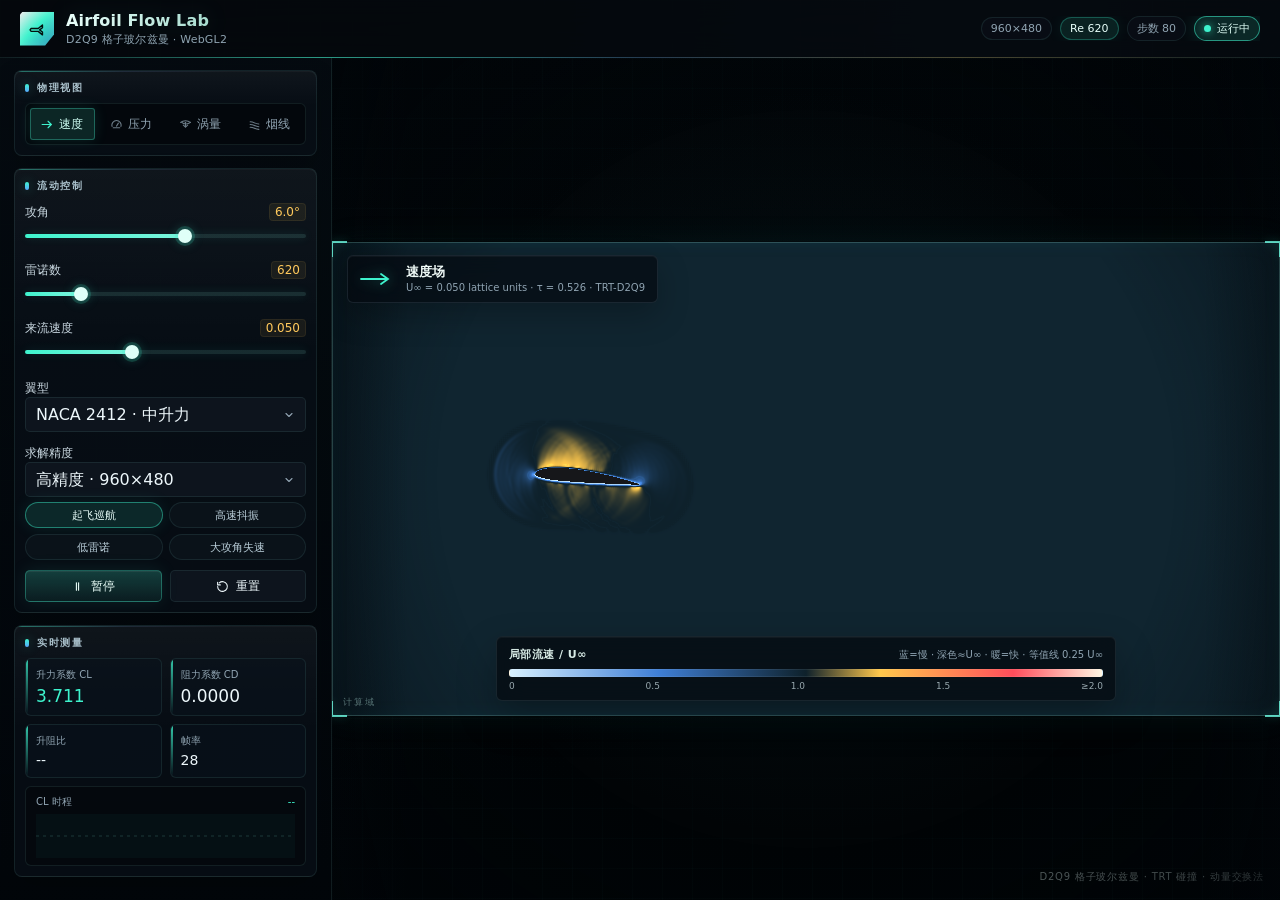
==== airfoil-fluid-sim/index.html @ 784eaad6 "新增翼型流体实验室与光之画布作品" ====
<!doctype html>
<html lang="zh-CN">
<head>
<meta charset="utf-8">
<meta name="viewport" content="width=device-width,initial-scale=1">
<title>Airfoil Flow Lab · 翼型流体仿真</title>
<style>
  :root {
    --bg: #04070b;
    --panel: rgba(8, 15, 22, .78);
    --panel-soft: rgba(10, 20, 28, .58);
    --line: rgba(133, 225, 218, .10);
    --line-strong: rgba(133, 235, 218, .30);
    --text: #edf7fb;
    --muted: #90a4b2;
    --accent: #3ef3cd;
    --accent-2: #ffc95c;
    --accent-3: #6ba8ff;
    --danger: #ff6b6b;
    --panel-radius: 8px;
  }
  * { box-sizing: border-box; }
  html, body { height: 100%; }
  body {
    margin: 0;
    background:
      linear-gradient(rgba(94, 255, 230, .022) 1px, transparent 1px),
      linear-gradient(90deg, rgba(94, 255, 230, .022) 1px, transparent 1px),
      radial-gradient(circle at 78% 0, rgba(38, 118, 150, .16), transparent 34%),
      linear-gradient(160deg, #03060a 0%, #060e15 48%, #03060a 100%);
    background-size: 32px 32px, 32px 32px, auto, auto;
    color: var(--text);
    font-family: Inter, "HarmonyOS Sans SC", "Microsoft YaHei", "PingFang SC", system-ui, sans-serif;
    overflow: hidden;
  }
  #app {
    height: 100%;
    display: grid;
    grid-template-rows: 58px minmax(0, 1fr);
  }
  header {
    min-width: 0;
    display: flex;
    align-items: center;
    justify-content: space-between;
    gap: 14px;
    padding: 0 20px;
    background: rgba(5, 8, 13, .88);
    border-bottom: 1px solid var(--line);
    backdrop-filter: blur(18px);
    position: relative;
  }
  header::after {
    content: "";
    position: absolute;
    left: 0; right: 0; bottom: -1px; height: 1px;
    background: linear-gradient(90deg, transparent, rgba(62,243,205,.58), rgba(108,168,255,.22), rgba(255,201,92,.24), transparent);
  }
  .brand { display: flex; align-items: center; gap: 12px; min-width: 0; }
  .brand-mark {
    width: 34px; height: 34px; flex: none;
    display: grid; place-items: center;
    color: #02110f;
    background: linear-gradient(135deg, rgba(255,255,255,.92), var(--accent) 45%, #2494b8);
    clip-path: polygon(8% 0, 100% 0, 100% 68%, 74% 100%, 0 100%, 0 9%);
    box-shadow: 0 0 22px rgba(62,243,205,.25), inset 0 0 12px rgba(255,255,255,.18);
  }
  .brand-mark svg { width: 17px; height: 17px; }
  h1 {
    font-size: 16px;
    margin: 0;
    letter-spacing: .01em;
    white-space: nowrap;
    background: linear-gradient(90deg, #eafffb, #9fd8ca);
    -webkit-background-clip: text;
    background-clip: text;
    -webkit-text-fill-color: transparent;
    filter: drop-shadow(0 0 12px rgba(62,243,205,.15));
  }
  .sub {
    margin: 2px 0 0;
    font-size: 11px;
    color: var(--muted);
    letter-spacing: .02em;
    white-space: nowrap;
  }
  .status {
    display: flex; align-items: center; gap: 8px;
    min-width: 0; overflow: hidden;
  }
  .status-chip {
    border: 1px solid var(--line);
    background: rgba(10, 16, 23, .74);
    color: var(--muted);
    padding: 4px 9px;
    border-radius: 999px;
    font-size: 11px;
    white-space: nowrap;
    font-variant-numeric: tabular-nums;
  }
  #reChip {
    color: #e8fffa;
    border-color: rgba(62,243,205,.26);
    background: rgba(62,243,205,.10);
    box-shadow: 0 0 16px rgba(62,243,205,.07);
  }
  #runningChip.active {
    color: #dffff7;
    border-color: rgba(62,243,205,.55);
    background: rgba(62,243,205,.13);
    box-shadow: 0 0 18px rgba(62,243,205,.16);
  }
  #runningChip { display: inline-flex; align-items: center; gap: 6px; }
  #runningChip .dot {
    width: 7px; height: 7px; border-radius: 50%;
    background: var(--accent);
    box-shadow: 0 0 8px rgba(62,243,205,.8);
  }
  #runningChip.active .dot { animation: dot-pulse 1.6s ease-in-out infinite; }
  #runningChip:not(.active) .dot {
    background: var(--danger);
    box-shadow: 0 0 8px rgba(255,107,107,.7);
  }
  @keyframes dot-pulse {
    0%, 100% { opacity: .45; }
    50% { opacity: 1; }
  }
  main {
    min-height: 0;
    display: grid;
    grid-template-columns: 332px minmax(0, 1fr);
  }
  aside {
    min-height: 0;
    overflow: auto;
    background: linear-gradient(180deg, rgba(5,11,16,.94), rgba(2,6,10,.98));
    border-right: 1px solid var(--line);
    padding: 12px 14px 18px;
    scrollbar-width: thin;
    scrollbar-color: #2c3d47 transparent;
  }
  aside::-webkit-scrollbar { width: 6px; }
  aside::-webkit-scrollbar-thumb { background: #2c3d47; border-radius: 3px; }
  section {
    padding: 10px;
    background:
      linear-gradient(180deg, rgba(255,255,255,.035), rgba(255,255,255,0) 42%),
      var(--panel);
    border: 1px solid var(--line);
    border-radius: var(--panel-radius);
    box-shadow: 0 12px 28px rgba(0,0,0,.18), inset 0 1px 0 rgba(255,255,255,.035);
    position: relative;
    overflow: hidden;
  }
  section + section { margin-top: 12px; }
  section::before {
    content: "";
    position: absolute;
    left: 0; right: 0; top: 0;
    height: 1px;
    background: linear-gradient(90deg, rgba(62,243,205,.42), rgba(108,168,255,.10), transparent 72%);
  }
  h2 {
    margin: 0 0 8px;
    font-size: 10px;
    color: #a9c0cb;
    font-weight: 700;
    letter-spacing: .16em;
    text-transform: uppercase;
    position: relative;
    padding-left: 12px;
  }
  h2::before {
    content: "";
    position: absolute;
    left: 0; top: 3px; bottom: 3px; width: 4px;
    border-radius: 2px;
    background: linear-gradient(180deg, var(--accent), #58a8ff);
    box-shadow: 0 0 12px rgba(62,243,205,.35);
  }
  .tabs {
    display: grid;
    grid-template-columns: repeat(4, 1fr);
    gap: 4px;
    background: rgba(4, 8, 12, .74);
    padding: 4px;
    border: 1px solid var(--line);
    border-radius: 6px;
  }
  button, select {
    font: inherit;
    color: var(--text);
    background: rgba(15, 23, 32, .82);
    border: 1px solid var(--line);
    border-radius: 5px;
    outline: none;
  }
  button { cursor: pointer; transition: background .18s, border-color .18s, color .18s, box-shadow .18s; }
  button:hover { background: #192932; border-color: var(--line-strong); }
  button:focus-visible, select:focus-visible { box-shadow: 0 0 0 2px rgba(65,224,192,.25); }
  .tab {
    min-height: 32px;
    border: 0;
    background: transparent;
    color: var(--muted);
    font-size: 12px;
    display: flex;
    align-items: center;
    justify-content: center;
    gap: 5px;
    border-radius: 3px;
  }
  .tab svg { width: 13px; height: 13px; opacity: .75; flex: none; }
  .tab.active {
    background: rgba(65,224,192,.14);
    color: #cffff4;
    box-shadow: inset 0 0 0 1px rgba(65,224,192,.35), 0 0 14px rgba(62,243,205,.12);
  }
  .tab.active svg { opacity: 1; color: var(--accent); }
  .control { margin-top: 10px; }
  .label-row { display: flex; align-items: baseline; justify-content: space-between; }
  label { font-size: 12px; color: #c9d8e1; }
  .value {
    font-size: 12px;
    color: var(--accent-2);
    font-variant-numeric: tabular-nums;
    padding: 2px 6px;
    border-radius: 4px;
    background: rgba(255,201,92,.07);
    box-shadow: inset 0 0 0 1px rgba(255,201,92,.08);
  }
  input[type=range] {
    width: 100%;
    height: 22px;
    margin: 4px 0 0;
    appearance: none;
    background: transparent;
  }
  input[type=range]::-webkit-slider-runnable-track {
    height: 4px;
    background: linear-gradient(90deg, var(--accent) 0%, #7cf5dd var(--fill, 50%), rgba(125,235,218,.14) var(--fill, 50%));
    border-radius: 2px;
    box-shadow: 0 0 10px rgba(62,243,205,.12);
  }
  input[type=range]::-webkit-slider-thumb {
    width: 14px; height: 14px;
    margin-top: -5px;
    appearance: none;
    border: 0;
    border-radius: 50%;
    background: #dffff8;
    box-shadow: 0 0 0 3px rgba(65,224,192,.18), 0 0 12px rgba(65,224,192,.35);
    transition: transform .15s;
  }
  input[type=range]:hover::-webkit-slider-thumb { transform: scale(1.12); }
  input[type=range]::-moz-range-track {
    height: 4px;
    background: rgba(125,235,218,.14);
    border-radius: 2px;
  }
  input[type=range]::-moz-range-progress {
    height: 4px;
    background: linear-gradient(90deg, var(--accent), #7cf5dd);
    border-radius: 2px;
  }
  input[type=range]::-moz-range-thumb {
    width: 14px; height: 14px; border: 0; border-radius: 50%;
    background: #eafffb; box-shadow: 0 0 0 3px rgba(65,224,192,.22), 0 0 12px rgba(65,224,192,.45);
  }
  .field { margin-top: 10px; }
  select {
    width: 100%;
    height: auto;
    min-height: 34px;
    line-height: 1.2;
    padding: 7px 30px 7px 10px;
    appearance: none;
    background-image: url("data:image/svg+xml;utf8,<svg xmlns='http://www.w3.org/2000/svg' width='12' height='12' viewBox='0 0 24 24' fill='none' stroke='%2390a4b2' stroke-width='2.2' stroke-linecap='round' stroke-linejoin='round'><path d='m6 9 6 6 6-6'/></svg>");
    background-repeat: no-repeat;
    background-position: right 10px center;
  }
  select:hover { border-color: var(--line-strong); }
  .actions { display: grid; grid-template-columns: 1fr 1fr; gap: 8px; margin-top: 10px; }
  .btn {
    height: 32px;
    font-size: 12px;
    display: inline-flex;
    align-items: center;
    justify-content: center;
    gap: 7px;
  }
  .btn svg { width: 13px; height: 13px; flex: none; }
  .btn.primary {
    background: linear-gradient(180deg, rgba(65,224,192,.24), rgba(65,224,192,.08));
    border-color: rgba(65,224,192,.34);
    color: #eafff9;
    box-shadow: 0 0 18px rgba(65,224,192,.10), inset 0 1px 0 rgba(255,255,255,.06);
  }
  .btn.primary:hover {
    background: linear-gradient(180deg, rgba(65,224,192,.28), rgba(65,224,192,.14));
  }
  .hidden { display: none !important; }
  .presets {
    display: grid;
    grid-template-columns: 1fr 1fr;
    gap: 6px;
    margin-top: 5px;
  }
  .chip {
    height: 26px;
    font-size: 11px;
    color: #b9cdd8;
    background: rgba(12,20,28,.8);
    border: 1px solid var(--line);
    border-radius: 999px;
  }
  .chip:hover {
    color: #eafffb;
    border-color: rgba(62,243,205,.4);
    background: rgba(62,243,205,.08);
  }
  .chip.active {
    color: #eafffb;
    border-color: rgba(62,243,205,.44);
    background: rgba(62,243,205,.12);
    box-shadow: 0 0 16px rgba(62,243,205,.10);
  }
  #clValue { color: var(--accent); }
  .chart-box {
    margin-top: 8px;
    background: rgba(4,8,12,.6);
    border: 1px solid var(--line);
    border-radius: 6px;
    padding: 8px 10px 7px;
  }
  .chart-head {
    display: flex;
    justify-content: space-between;
    align-items: baseline;
    font-size: 10px;
    color: var(--muted);
    margin-bottom: 5px;
  }
  .chart-head #clRange { color: var(--accent); font-variant-numeric: tabular-nums; }
  #clChart { display: block; width: 100%; height: 44px; }
  .metrics {
    display: grid;
    grid-template-columns: 1fr 1fr;
    gap: 8px;
  }
  .metric {
    padding: 9px 10px;
    background: var(--panel-soft);
    border: 1px solid var(--line);
    border-radius: 6px;
    min-width: 0;
    position: relative;
    overflow: hidden;
  }
  .metric::before {
    content: "";
    position: absolute;
    left: 0;
    top: 0;
    bottom: 0;
    width: 2px;
    background: linear-gradient(180deg, var(--accent), transparent);
    opacity: .8;
  }
  .metric-name { font-size: 10px; color: var(--muted); }
  .metric-value {
    margin-top: 4px;
    font-size: 17px;
    font-variant-numeric: tabular-nums;
    letter-spacing: 0;
  }
  .metric-value.small { font-size: 14px; }
  .warn { color: var(--danger); font-size: 11px; margin-top: 8px; display: none; }
  .warn.visible { display: block; }
  .warn.visible {
    padding: 8px 10px;
    border: 1px solid rgba(255,107,107,.22);
    background: rgba(255,107,107,.07);
    border-radius: 4px;
  }
  .stage {
    position: relative;
    min-width: 0;
    min-height: 0;
    background:
      radial-gradient(circle at 50% 48%, rgba(20,80,94,.14), transparent 58%),
      linear-gradient(160deg, #020609, #010406 68%);
    overflow: hidden;
  }
  .stage::before {
    content: "";
    position: absolute;
    inset: 0;
    background:
      linear-gradient(rgba(88,244,225,.024) 1px, transparent 1px),
      linear-gradient(90deg, rgba(88,244,225,.024) 1px, transparent 1px);
    background-size: 30px 30px;
    mask-image: radial-gradient(circle at 50% 48%, transparent 30%, #000 76%);
    z-index: 0;
  }
  #glcanvas { position: absolute; inset: 0; width: 100%; height: 100%; display: block; z-index: 1; cursor: crosshair; }
  .stage::after {
    content: "";
    position: absolute;
    inset: 0;
    pointer-events: none;
    background:
      radial-gradient(circle at 50% 50%, transparent 58%, rgba(0,4,8,.52) 100%),
      linear-gradient(90deg, rgba(2,7,11,.42), transparent 8%, transparent 92%, rgba(2,7,11,.32));
    z-index: 2;
  }
  .sim-frame {
    position: absolute;
    z-index: 3;
    border: 1px solid rgba(151, 229, 214, .22);
    border-radius: 2px;
    box-shadow:
      0 0 0 1px rgba(0,0,0,.28),
      0 0 34px rgba(43,188,175,.07),
      inset 0 0 24px rgba(43,188,175,.03);
    pointer-events: none;
  }
  .sim-frame .corner {
    position: absolute;
    width: 16px;
    height: 16px;
    color: rgba(112,255,229,.78);
    filter: drop-shadow(0 0 5px rgba(62,243,205,.35));
  }
  .sim-frame .corner.tl { left: -2px; top: -2px; border-top: 2px solid currentColor; border-left: 2px solid currentColor; }
  .sim-frame .corner.tr { right: -2px; top: -2px; border-top: 2px solid currentColor; border-right: 2px solid currentColor; }
  .sim-frame .corner.bl { left: -2px; bottom: -2px; border-bottom: 2px solid currentColor; border-left: 2px solid currentColor; }
  .sim-frame .corner.br { right: -2px; bottom: -2px; border-bottom: 2px solid currentColor; border-right: 2px solid currentColor; }
  .frame-label {
    position: absolute;
    left: 10px;
    bottom: 6px;
    font-size: 9px;
    color: rgba(174,220,213,.48);
    letter-spacing: .22em;
    white-space: nowrap;
  }
  .stage-hud {
    position: absolute;
    left: 14px;
    top: 12px;
    z-index: 3;
    display: flex;
    align-items: center;
    gap: 12px;
    padding: 9px 12px;
    border: 1px solid rgba(151,187,204,.13);
    background: rgba(4,9,14,.66);
    border-radius: 6px;
    backdrop-filter: blur(14px);
    pointer-events: none;
    box-shadow: 0 12px 32px rgba(0,0,0,.24), inset 0 1px 0 rgba(255,255,255,.04);
  }
  .probe {
    position: absolute;
    right: 14px;
    top: 12px;
    z-index: 3;
    padding: 9px 12px;
    border: 1px solid rgba(151, 187, 204, .13);
    background: rgba(4, 9, 14, .66);
    border-radius: 6px;
    backdrop-filter: blur(14px);
    pointer-events: none;
    display: none;
    font-size: 11px;
    color: #c9d8e1;
    font-variant-numeric: tabular-nums;
    white-space: nowrap;
    box-shadow: 0 12px 32px rgba(0,0,0,.24), inset 0 1px 0 rgba(255,255,255,.04);
  }
  .probe.visible { display: block; }
  .probe b { color: var(--accent-2); font-weight: 600; }
  .flow-arrow {
    width: 34px;
    height: 14px;
    color: var(--accent);
    filter: drop-shadow(0 0 7px rgba(65,224,192,.42));
  }
  .flow-arrow.animating { animation: flow-pulse 1.8s ease-in-out infinite; }
  @keyframes flow-pulse {
    0%, 100% { opacity: .55; transform: translateX(0); }
    50% { opacity: 1; transform: translateX(3px); }
  }
  .hud-main { min-width: 0; }
  .hud-title {
    font-size: 13px;
    font-weight: 700;
    color: #eef9f6;
    line-height: 1.15;
  }
  .hud-meta {
    margin-top: 2px;
    font-size: 10px;
    color: var(--muted);
    white-space: nowrap;
  }
  .legend {
    position: absolute;
    left: 50%;
    bottom: 14px;
    transform: translateX(-50%);
    z-index: 3;
    width: min(620px, calc(100% - 32px));
    padding: 10px 12px 9px;
    border: 1px solid rgba(151,187,204,.12);
    background: rgba(3,8,13,.68);
    border-radius: 6px;
    backdrop-filter: blur(15px);
    box-shadow: 0 16px 38px rgba(0,0,0,.30), inset 0 1px 0 rgba(255,255,255,.04);
    pointer-events: none;
  }
  .legend-top {
    display: flex;
    align-items: baseline;
    justify-content: space-between;
    gap: 12px;
  }
  #legendTitle { font-size: 11px; font-weight: 700; color: #d8ebe6; letter-spacing: .04em; }
  #legendMode { font-size: 10px; color: var(--muted); white-space: nowrap; }
  #legendBar {
    width: 100%;
    height: 8px;
    margin: 7px 0 4px;
    border-radius: 3px;
    border: 1px solid rgba(255,255,255,.07);
  }
  .legend-ticks {
    display: flex;
    justify-content: space-between;
    font-size: 9px;
    color: rgba(211,229,236,.72);
    font-variant-numeric: tabular-nums;
  }
  #err {
    position: absolute; left: 16px; right: 16px; bottom: 16px;
    display: none;
    padding: 10px 12px;
    border: 1px solid rgba(255,107,107,.4);
    background: rgba(35,14,14,.92);
    color: #ffd7d7;
    font-size: 12px;
    border-radius: 4px;
    z-index: 5;
  }
  #err.visible { display: block; }
  .hint {
    position: absolute; right: 16px; bottom: 16px;
    font-size: 10px; color: rgba(214,235,233,.44);
    letter-spacing: .08em;
    pointer-events: none; z-index: 2;
  }
  @media (max-width: 860px) {
    main { grid-template-columns: 1fr; grid-template-rows: auto minmax(0, 1fr); }
    aside {
      border-right: 0;
      border-bottom: 1px solid var(--line);
      max-height: 48vh;
      padding: 12px;
    }
    section + section { margin-top: 12px; }
    .metrics { grid-template-columns: repeat(4, 1fr); }
    .metric-value { font-size: 15px; }
    h1 { font-size: 14px; }
    .sub { display: none; }
    .stage-hud { left: 12px; top: 12px; gap: 9px; padding: 7px 9px; }
    .legend { bottom: 12px; padding: 8px 9px 7px; }
    #clChart { height: 44px; }
  }
  @media (max-width: 540px) {
    #resolutionChip { display: none; }
    .frame-label { display: none; }
    .metrics { grid-template-columns: repeat(2, 1fr); }
    .hint { display: none; }
    .hud-meta { display: none; }
    #legendMode { display: none; }
    #stepChip { display: none; }
    header { padding: 0 12px; }
    .status { gap: 6px; }
    .status-chip { padding: 4px 7px; font-size: 10px; }
  }
</style>
</head>
<body>
<div id="app">
  <header>
    <div class="brand">
      <div class="brand-mark">
        <svg viewBox="0 0 24 24" fill="none" stroke="currentColor" stroke-width="2" stroke-linecap="round" stroke-linejoin="round" aria-hidden="true">
          <path d="M3 12h10l6-5v4l-4 3 4 3v4l-6-5H3l-1.5-2z"></path>
        </svg>
      </div>
      <div>
        <h1>Airfoil Flow Lab</h1>
        <p class="sub">D2Q9 格子玻尔兹曼 · WebGL2</p>
      </div>
    </div>
    <div class="status">
      <div id="resolutionChip" class="status-chip">--</div>
      <div id="reChip" class="status-chip">Re --</div>
      <div id="stepChip" class="status-chip">步数 0</div>
      <div id="runningChip" class="status-chip active"><span class="dot"></span><span>运行中</span></div>
    </div>
  </header>
  <main>
    <aside>
      <section>
        <h2>物理视图</h2>
        <div class="tabs" id="viewTabs">
          <button class="tab active" data-view="0" title="速度场">
            <svg viewBox="0 0 24 24" fill="none" stroke="currentColor" stroke-width="2" stroke-linecap="round" stroke-linejoin="round"><path d="M2 12h17"/><path d="m13 6 6 6-6 6"/></svg>
            <span>速度</span>
          </button>
          <button class="tab" data-view="1" title="压力场">
            <svg viewBox="0 0 24 24" fill="none" stroke="currentColor" stroke-width="2" stroke-linecap="round" stroke-linejoin="round"><path d="M20.2 15.5A8.5 8.5 0 1 0 3.8 15.5"/><path d="M12 15l3.5-5.5"/><path d="M6 18h12"/></svg>
            <span>压力</span>
          </button>
          <button class="tab" data-view="2" title="涡量场">
            <svg viewBox="0 0 24 24" fill="none" stroke="currentColor" stroke-width="2" stroke-linecap="round" stroke-linejoin="round"><path d="M3 8c5-4 13-4 18 0"/><path d="M21 8c-4 4-12 4-16 0"/><path d="M12 8v8"/><path d="m8 13 4 4 4-4"/></svg>
            <span>涡量</span>
          </button>
          <button class="tab" data-view="3" title="被动烟线">
            <svg viewBox="0 0 24 24" fill="none" stroke="currentColor" stroke-width="2" stroke-linecap="round" stroke-linejoin="round"><path d="M4 7c8 0 8 4 16 4"/><path d="M4 12c8 0 8 4 16 4"/><path d="M4 17c8 0 8 4 16 4"/></svg>
            <span>烟线</span>
          </button>
        </div>
      </section>
      <section>
        <h2>流动控制</h2>
        <div class="control">
          <div class="label-row"><label for="aoa">攻角</label><span class="value" id="aoaValue">6.0°</span></div>
          <input id="aoa" type="range" min="-10" max="18" step="0.5" value="6">
        </div>
        <div class="control">
          <div class="label-row"><label for="re">雷诺数</label><span class="value" id="reValue">620</span></div>
          <input id="re" type="range" min="80" max="3000" step="10" value="620">
        </div>
        <div class="control">
          <div class="label-row"><label for="u0">来流速度</label><span class="value" id="u0Value">0.050</span></div>
          <input id="u0" type="range" min="0.020" max="0.100" step="0.001" value="0.050">
        </div>
        <div class="field">
          <label for="airfoil">翼型</label>
          <select id="airfoil">
            <option value="0012">NACA 0012 · 对称</option>
            <option value="2412" selected>NACA 2412 · 中升力</option>
            <option value="4415">NACA 4415 · 高升力</option>
          </select>
        </div>
        <div class="field">
          <label for="quality">求解精度</label>
          <select id="quality">
            <option value="low">快速 · 480×240</option>
            <option value="standard">标准 · 720×360</option>
            <option value="high" selected>高精度 · 960×480</option>
            <option value="ultra">超采样 · 1280×640</option>
            <option value="research">研究级 · 2400×1200 · Re 3000+</option>
          </select>
        </div>
        <div class="presets">
          <button class="chip" data-preset="cruise">起飞巡航</button>
          <button class="chip" data-preset="transient">高速抖振</button>
          <button class="chip" data-preset="lowRe">低雷诺</button>
          <button class="chip" data-preset="stall">大攻角失速</button>
        </div>
        <div class="actions">
          <button id="pauseBtn" class="btn primary">
            <svg viewBox="0 0 24 24" fill="none" stroke="currentColor" stroke-width="2" stroke-linecap="round" stroke-linejoin="round"><path d="M10 5v14"/><path d="M14 5v14"/></svg>
            <span>暂停</span>
          </button>
          <button id="resetBtn" class="btn">
            <svg viewBox="0 0 24 24" fill="none" stroke="currentColor" stroke-width="2" stroke-linecap="round" stroke-linejoin="round"><path d="M3 12a9 9 0 1 0 3-6.7"/><path d="M3 4v5h5"/></svg>
            <span>重置</span>
          </button>
        </div>
        <div id="stabilityWarn" class="warn">当前雷诺数接近稳定性上限，建议提高求解精度。</div>
      </section>
      <section>
        <h2>实时测量</h2>
        <div class="metrics">
          <div class="metric"><div class="metric-name">升力系数 CL</div><div class="metric-value" id="clValue">0.000</div></div>
          <div class="metric"><div class="metric-name">阻力系数 CD</div><div class="metric-value" id="cdValue">0.000</div></div>
          <div class="metric"><div class="metric-name">升阻比</div><div class="metric-value small" id="ldValue">0.0</div></div>
          <div class="metric"><div class="metric-name">帧率</div><div class="metric-value small" id="fpsValue">--</div></div>
        </div>
        <div class="chart-box">
          <div class="chart-head"><span>CL 时程</span><span id="clRange">--</span></div>
          <canvas id="clChart"></canvas>
        </div>
      </section>
    </aside>
    <div class="stage">
      <canvas id="glcanvas"></canvas>
      <div id="simFrame" class="sim-frame">
        <span class="corner tl"></span>
        <span class="corner tr"></span>
        <span class="corner bl"></span>
        <span class="corner br"></span>
        <div class="frame-label">计算域</div>
        <div class="stage-hud">
          <svg class="flow-arrow animating" viewBox="0 0 34 14" fill="none" stroke="currentColor" stroke-width="1.8" stroke-linecap="round" aria-hidden="true">
            <path d="M1 7h26"></path><path d="M21 2l7 5-7 5"></path>
          </svg>
          <div class="hud-main">
            <div class="hud-title" id="hudTitle">速度场</div>
            <div class="hud-meta" id="hudMeta">U∞ = 0.110 lattice units · TRT-D2Q9</div>
          </div>
        </div>
        <div id="probe" class="probe"></div>
        <div class="legend">
          <div class="legend-top">
            <div id="legendTitle">局部流速 / U∞</div>
            <div id="legendMode">等值线间隔 0.25 U∞</div>
          </div>
          <div id="legendBar"></div>
          <div class="legend-ticks">
            <span>0</span><span>0.5</span><span>1.0</span><span>1.5</span><span>≥2.0</span>
          </div>
        </div>
      </div>
      <div id="err"></div>
      <div class="hint">D2Q9 格子玻尔兹曼 · TRT 碰撞 · 动量交换法</div>
    </div>
  </main>
</div>

<script>
"use strict";

const errBox = document.getElementById('err');
function showError(msg) {
  errBox.textContent = msg;
  errBox.classList.add('visible');
  console.error(msg);
}

const canvas = document.getElementById('glcanvas');
const gl = canvas.getContext('webgl2', {
  alpha: false,
  antialias: false,
  depth: false,
  stencil: false,
  powerPreference: 'high-performance',
  preserveDrawingBuffer: false
});

if (!gl) {
  showError('当前浏览器不支持 WebGL2。请使用新版 Chrome / Edge / Firefox 打开。');
  throw new Error('WebGL2 unavailable');
}
if (!gl.getExtension('EXT_color_buffer_float')) {
  showError('当前 WebGL2 实现缺少 EXT_color_buffer_float，无法运行高精度求解器。');
  throw new Error('EXT_color_buffer_float unavailable');
}

const VERT = `#version 300 es
layout(location=0) in vec2 aPos;
out vec2 vUV;
void main() {
  vUV = aPos * 0.5 + 0.5;
  gl_Position = vec4(aPos, 0.0, 1.0);
}`;

const D2Q9 = `#version 300 es
precision highp float;
precision highp int;
precision highp sampler2D;
const vec2 DIR[9] = vec2[9](
  vec2(0.0, 0.0), vec2(1.0, 0.0), vec2(0.0, 1.0),
  vec2(-1.0, 0.0), vec2(0.0, -1.0), vec2(1.0, 1.0),
  vec2(-1.0, 1.0), vec2(-1.0, -1.0), vec2(1.0, -1.0)
);
const float WT[9] = float[9](
  0.4444444444444444, 0.1111111111111111, 0.1111111111111111,
  0.1111111111111111, 0.1111111111111111, 0.02777777777777778,
  0.02777777777777778, 0.02777777777777778, 0.02777777777777778
);
const int OPP[9] = int[9](0, 3, 4, 1, 2, 7, 8, 5, 6);
float equilibrium(float rho, vec2 u, int i) {
  float cu = 3.0 * dot(DIR[i], u);
  return WT[i] * rho * (1.0 + cu + 0.5 * cu * cu - 1.5 * dot(u, u));
}`;

const INIT_FS = D2Q9 + `
uniform sampler2D uMask;
uniform int W;
uniform int H;
uniform float u0;
layout(location=0) out vec4 outA;
layout(location=1) out vec4 outB;
layout(location=2) out vec4 outC;
layout(location=3) out vec4 outAux;
void main() {
  ivec2 p = ivec2(gl_FragCoord.xy);
  bool solid = texelFetch(uMask, p, 0).r > 0.5;
  float rho = 1.0;
  vec2 vel = solid ? vec2(0.0) : vec2(u0, 0.0);
  float f[9];
  for (int i = 0; i < 9; ++i) f[i] = equilibrium(rho, vel, i);
  outA = vec4(f[0], f[1], f[2], f[3]);
  outB = vec4(f[4], f[5], f[6], f[7]);
  outC = vec4(f[8], rho, vel.x, vel.y);
  outAux = vec4(0.0);
}`;

const COLLIDE_FS = D2Q9 + `
uniform sampler2D texA;
uniform sampler2D texB;
uniform sampler2D texC;
uniform sampler2D uMask;
uniform int W;
uniform int H;
uniform float omegaPlus;
uniform float omegaMinus;
uniform float sponge;
uniform float u0;
layout(location=0) out vec4 outA;
layout(location=1) out vec4 outB;
layout(location=2) out vec4 outC;
layout(location=3) out vec4 outAux;

bool solidAt(ivec2 p) {
  if (p.x < 0 || p.y < 0 || p.x >= W || p.y >= H) return false;
  return texelFetch(uMask, p, 0).r > 0.5;
}

void main() {
  ivec2 p = ivec2(gl_FragCoord.xy);
  if (texelFetch(uMask, p, 0).r > 0.5) {
    outA = vec4(0.4444444444444444, 0.1111111111111111, 0.1111111111111111, 0.1111111111111111);
    outB = vec4(0.1111111111111111, 0.02777777777777778, 0.02777777777777778, 0.02777777777777778);
    outC = vec4(0.02777777777777778, 1.0, 0.0, 0.0);
    outAux = vec4(0.0);
    return;
  }

  vec4 a = texelFetch(texA, p, 0);
  vec4 b = texelFetch(texB, p, 0);
  vec4 c = texelFetch(texC, p, 0);
  float f0 = a.r, f1 = a.g, f2 = a.b, f3 = a.a;
  float f4 = b.r, f5 = b.g, f6 = b.b, f7 = b.a;
  float f8 = c.r;
  float rhoRaw = f0 + f1 + f2 + f3 + f4 + f5 + f6 + f7 + f8;
  vec2 vel = vec2(
    f1 - f3 + f5 - f6 - f7 + f8,
    f2 - f4 + f5 + f6 - f7 - f8
  ) / max(1e-6, rhoRaw);
  if (!(rhoRaw > 0.2 && rhoRaw < 4.0) || !(abs(vel.x) < 0.35) || !(abs(vel.y) < 0.35)) {
    vel = vec2(u0, 0.0);
    float rhoSafe = 1.0;
    float s0 = equilibrium(rhoSafe, vel, 0); float s1 = equilibrium(rhoSafe, vel, 1); float s2 = equilibrium(rhoSafe, vel, 2); float s3 = equilibrium(rhoSafe, vel, 3);
    float s4 = equilibrium(rhoSafe, vel, 4); float s5 = equilibrium(rhoSafe, vel, 5); float s6 = equilibrium(rhoSafe, vel, 6); float s7 = equilibrium(rhoSafe, vel, 7); float s8 = equilibrium(rhoSafe, vel, 8);
    outA = vec4(s0, s1, s2, s3);
    outB = vec4(s4, s5, s6, s7);
    outC = vec4(s8, rhoSafe, vel.x, vel.y);
    outAux = vec4(0.0);
    return;
  }
  float rho = max(1e-6, rhoRaw);

  float q0 = equilibrium(rho, vel, 0);
  float q1 = equilibrium(rho, vel, 1);
  float q2 = equilibrium(rho, vel, 2);
  float q3 = equilibrium(rho, vel, 3);
  float q4 = equilibrium(rho, vel, 4);
  float q5 = equilibrium(rho, vel, 5);
  float q6 = equilibrium(rho, vel, 6);
  float q7 = equilibrium(rho, vel, 7);
  float q8 = equilibrium(rho, vel, 8);

  float m13 = 0.5 * (f1 - f3), me13 = 0.5 * (q1 - q3);
  float p13 = 0.5 * (f1 + f3), pe13 = 0.5 * (q1 + q3);
  float m24 = 0.5 * (f2 - f4), me24 = 0.5 * (q2 - q4);
  float p24 = 0.5 * (f2 + f4), pe24 = 0.5 * (q2 + q4);
  float m57 = 0.5 * (f5 - f7), me57 = 0.5 * (q5 - q7);
  float p57 = 0.5 * (f5 + f7), pe57 = 0.5 * (q5 + q7);
  float m68 = 0.5 * (f6 - f8), me68 = 0.5 * (q6 - q8);
  float p68 = 0.5 * (f6 + f8), pe68 = 0.5 * (q6 + q8);

  float post0 = f0 - omegaPlus * (f0 - q0);
  float post1 = f1 - omegaPlus * (p13 - pe13) - omegaMinus * (m13 - me13);
  float post3 = f3 - omegaPlus * (p13 - pe13) + omegaMinus * (m13 - me13);
  float post2 = f2 - omegaPlus * (p24 - pe24) - omegaMinus * (m24 - me24);
  float post4 = f4 - omegaPlus * (p24 - pe24) + omegaMinus * (m24 - me24);
  float post5 = f5 - omegaPlus * (p57 - pe57) - omegaMinus * (m57 - me57);
  float post7 = f7 - omegaPlus * (p57 - pe57) + omegaMinus * (m57 - me57);
  float post6 = f6 - omegaPlus * (p68 - pe68) - omegaMinus * (m68 - me68);
  float post8 = f8 - omegaPlus * (p68 - pe68) + omegaMinus * (m68 - me68);

  float px = float(p.x) / float(W);
  float py = float(p.y) / float(H);
  float edge = min(min(px, 1.0 - px), min(py, 1.0 - py));
  float s = 1.0 - smoothstep(0.0, 0.10, edge);
  if (s > 0.0) {
    float blend = clamp(s * sponge, 0.0, 1.0);
    float e0 = equilibrium(1.0, vec2(u0, 0.0), 0);
    float e1 = equilibrium(1.0, vec2(u0, 0.0), 1);
    float e2 = equilibrium(1.0, vec2(u0, 0.0), 2);
    float e3 = equilibrium(1.0, vec2(u0, 0.0), 3);
    float e4 = equilibrium(1.0, vec2(u0, 0.0), 4);
    float e5 = equilibrium(1.0, vec2(u0, 0.0), 5);
    float e6 = equilibrium(1.0, vec2(u0, 0.0), 6);
    float e7 = equilibrium(1.0, vec2(u0, 0.0), 7);
    float e8 = equilibrium(1.0, vec2(u0, 0.0), 8);
    post0 = mix(post0, e0, blend);
    post1 = mix(post1, e1, blend);
    post2 = mix(post2, e2, blend);
    post3 = mix(post3, e3, blend);
    post4 = mix(post4, e4, blend);
    post5 = mix(post5, e5, blend);
    post6 = mix(post6, e6, blend);
    post7 = mix(post7, e7, blend);
    post8 = mix(post8, e8, blend);
  }

  vec2 force = vec2(0.0);
  if (solidAt(p + ivec2(1, 0))) {
    force += 2.0 * post1 * vec2(1.0, 0.0);
  }
  if (solidAt(p + ivec2(0, 1))) {
    force += 2.0 * post2 * vec2(0.0, 1.0);
  }
  if (solidAt(p + ivec2(-1, 0))) {
    force += 2.0 * post3 * vec2(-1.0, 0.0);
  }
  if (solidAt(p + ivec2(0, -1))) {
    force += 2.0 * post4 * vec2(0.0, -1.0);
  }
  if (solidAt(p + ivec2(1, 1))) {
    force += 2.0 * post5 * vec2(1.0, 1.0);
  }
  if (solidAt(p + ivec2(-1, 1))) {
    force += 2.0 * post6 * vec2(-1.0, 1.0);
  }
  if (solidAt(p + ivec2(-1, -1))) {
    force += 2.0 * post7 * vec2(-1.0, -1.0);
  }
  if (solidAt(p + ivec2(1, -1))) {
    force += 2.0 * post8 * vec2(1.0, -1.0);
  }

  outA = vec4(post0, post1, post2, post3);
  outB = vec4(post4, post5, post6, post7);
  outC = vec4(post8, rho, vel.x, vel.y);
  outAux = vec4(force, vec2(0.0));
}`;

const STREAM_FS = D2Q9 + `
uniform sampler2D texA;
uniform sampler2D texB;
uniform sampler2D texC;
uniform sampler2D uMask;
uniform int W;
uniform int H;
uniform float u0;
layout(location=0) out vec4 outA;
layout(location=1) out vec4 outB;
layout(location=2) out vec4 outC;

bool solidAt(ivec2 p) {
  if (p.x < 0 || p.y < 0 || p.x >= W || p.y >= H) return false;
  return texelFetch(uMask, p, 0).r > 0.5;
}

void main() {
  ivec2 p = ivec2(gl_FragCoord.xy);
  if (texelFetch(uMask, p, 0).r > 0.5) {
    outA = vec4(WT[0], WT[1], WT[2], WT[3]);
    outB = vec4(WT[4], WT[5], WT[6], WT[7]);
    outC = vec4(WT[8], 1.0, 0.0, 0.0);
    return;
  }

  float nf0; float nf1; float nf2; float nf3;
  float nf4; float nf5; float nf6; float nf7; float nf8;
  vec4 a0 = vec4(0.0);
  vec4 b0 = vec4(0.0);
  vec4 c0 = vec4(0.0);
  if (p.x == W - 1) {
    vec4 aO = texelFetch(texA, p - ivec2(1, 0), 0);
    vec4 bO = texelFetch(texB, p - ivec2(1, 0), 0);
    vec4 cO = texelFetch(texC, p - ivec2(1, 0), 0);
    nf0 = aO.r;
    nf1 = aO.g;
    nf2 = aO.b;
    nf3 = aO.a;
    nf4 = bO.r;
    nf5 = bO.g;
    nf6 = bO.b;
    nf7 = bO.a;
    nf8 = cO.r;
  } else if (p.x == 0) {
    nf0 = equilibrium(1.0, vec2(u0, 0.0), 0);
    nf1 = equilibrium(1.0, vec2(u0, 0.0), 1);
    nf2 = equilibrium(1.0, vec2(u0, 0.0), 2);
    nf3 = equilibrium(1.0, vec2(u0, 0.0), 3);
    nf4 = equilibrium(1.0, vec2(u0, 0.0), 4);
    nf5 = equilibrium(1.0, vec2(u0, 0.0), 5);
    nf6 = equilibrium(1.0, vec2(u0, 0.0), 6);
    nf7 = equilibrium(1.0, vec2(u0, 0.0), 7);
    nf8 = equilibrium(1.0, vec2(u0, 0.0), 8);
  } else if (p.y == 0 || p.y == H - 1) {
    ivec2 src = p.y == 0 ? p + ivec2(0, 1) : p - ivec2(0, 1);
    vec4 aO = texelFetch(texA, src, 0);
    vec4 bO = texelFetch(texB, src, 0);
    vec4 cO = texelFetch(texC, src, 0);
    nf0 = aO.r; nf1 = aO.g; nf2 = aO.b; nf3 = aO.a;
    nf4 = bO.r; nf5 = bO.g; nf6 = bO.b; nf7 = bO.a;
    nf8 = cO.r;
  } else {
    a0 = texelFetch(texA, p, 0);
    b0 = texelFetch(texB, p, 0);
    c0 = texelFetch(texC, p, 0);
    vec4 aE = texelFetch(texA, p - ivec2(1, 0), 0);
    vec4 aN = texelFetch(texA, p - ivec2(0, 1), 0);
    vec4 aW = texelFetch(texA, p + ivec2(1, 0), 0);
    vec4 bS = texelFetch(texB, p + ivec2(0, 1), 0);
    vec4 bNE = texelFetch(texB, p - ivec2(1, 1), 0);
    vec4 bNW = texelFetch(texB, p + ivec2(1, 1), 0);
    // Pull-streaming uses source = p - DIR[i]; diagonal labels need this explicitly.
    vec4 bSW = texelFetch(texB, p + ivec2(1, -1), 0);
    vec4 bSE = texelFetch(texB, p - ivec2(1, -1), 0);
    vec4 cSE = texelFetch(texC, p - ivec2(1, -1), 0);
    nf0 = a0.r;
    nf1 = aE.g;
    nf2 = aN.b;
    nf3 = aW.a;
    nf4 = bS.r;
    nf5 = bNE.g;
    nf6 = bSW.b;
    nf7 = bNW.a;
    nf8 = cSE.r;
  }

  if (p.x > 0 && p.y > 0 && p.x < W - 1 && p.y < H - 1) {
    if (solidAt(p + ivec2(1, 0))) nf3 = a0.g;
    if (solidAt(p + ivec2(0, 1))) nf4 = a0.b;
    if (solidAt(p + ivec2(-1, 0))) nf1 = a0.a;
    if (solidAt(p + ivec2(0, -1))) nf2 = b0.r;
    if (solidAt(p + ivec2(1, 1))) nf7 = b0.g;
    if (solidAt(p + ivec2(-1, 1))) nf8 = b0.b;
    if (solidAt(p + ivec2(-1, -1))) nf5 = b0.a;
    if (solidAt(p + ivec2(1, -1))) nf6 = c0.r;
  }

  float rho = max(1e-6, nf0 + nf1 + nf2 + nf3 + nf4 + nf5 + nf6 + nf7 + nf8);
  vec2 vel = vec2(
    nf1 - nf3 + nf5 - nf6 - nf7 + nf8,
    nf2 - nf4 + nf5 + nf6 - nf7 - nf8
  ) / rho;

  outA = vec4(nf0, nf1, nf2, nf3);
  outB = vec4(nf4, nf5, nf6, nf7);
  outC = vec4(nf8, rho, vel.x, vel.y);
}`;

const SMOKE_FS = D2Q9 + `
uniform sampler2D texC;
uniform sampler2D smokeTex;
uniform sampler2D uMask;
uniform int W;
uniform int H;
uniform int frame;
out vec4 fragColor;

vec4 fetchC(ivec2 p) {
  p = clamp(p, ivec2(0), ivec2(W - 1, H - 1));
  return texelFetch(texC, p, 0);
}
vec4 sampleC(vec2 pos) {
  vec2 q = clamp(pos, vec2(0.5), vec2(float(W) - 0.5, float(H) - 0.5));
  ivec2 ip = ivec2(floor(q));
  vec2 t = fract(q);
  vec4 c00 = fetchC(ip);
  vec4 c10 = fetchC(ip + ivec2(1, 0));
  vec4 c01 = fetchC(ip + ivec2(0, 1));
  vec4 c11 = fetchC(ip + ivec2(1, 1));
  return mix(mix(c00, c10, t.x), mix(c01, c11, t.x), t.y);
}
float fetchSmoke(ivec2 p) {
  p = clamp(p, ivec2(0), ivec2(W - 1, H - 1));
  return texelFetch(smokeTex, p, 0).r;
}
float sampleSmoke(vec2 pos) {
  vec2 q = clamp(pos, vec2(0.5), vec2(float(W) - 0.5, float(H) - 0.5));
  ivec2 ip = ivec2(floor(q));
  vec2 t = fract(q);
  float s00 = fetchSmoke(ip);
  float s10 = fetchSmoke(ip + ivec2(1, 0));
  float s01 = fetchSmoke(ip + ivec2(0, 1));
  float s11 = fetchSmoke(ip + ivec2(1, 1));
  return mix(mix(s00, s10, t.x), mix(s01, s11, t.x), t.y);
}

void main() {
  vec2 pos = gl_FragCoord.xy;
  vec4 field = sampleC(pos);
  vec2 vel = field.zw;
  float dye = sampleSmoke(pos - vel) * 0.9993;
  ivec2 ip = ivec2(pos);
  float srcX = float(W) * 0.0667;
  float srcSpacing = max(8.0, float(H) * 0.0896);
  bool source = abs(pos.x - srcX) < 0.75 && mod(float(ip.y), srcSpacing) < 1.15;
  if (source) dye = max(dye, 0.82);
  if (texelFetch(uMask, ip, 0).r > 0.5) dye = 0.0;
  fragColor = vec4(clamp(dye, 0.0, 1.0), 0.0, 0.0, 1.0);
}`;

const DISPLAY_FS = D2Q9 + `
uniform sampler2D texC;
uniform sampler2D smokeTex;
uniform sampler2D uMask;
uniform int W;
uniform int H;
uniform int mode;
uniform float u0;
uniform vec2 canvasSize;
out vec4 fragColor;

vec4 fetchC(ivec2 p) {
  p = clamp(p, ivec2(0), ivec2(W - 1, H - 1));
  return texelFetch(texC, p, 0);
}
vec4 sampleC(vec2 pos) {
  vec2 q = clamp(pos, vec2(0.5), vec2(float(W) - 0.5, float(H) - 0.5));
  ivec2 ip = ivec2(floor(q));
  vec2 t = fract(q);
  vec4 c00 = fetchC(ip);
  vec4 c10 = fetchC(ip + ivec2(1, 0));
  vec4 c01 = fetchC(ip + ivec2(0, 1));
  vec4 c11 = fetchC(ip + ivec2(1, 1));
  return mix(mix(c00, c10, t.x), mix(c01, c11, t.x), t.y);
}
float sampleMask(vec2 uv) { return texture(uMask, uv).r; }

vec3 speedColor(float x) {
  x = clamp(x, 0.0, 1.0);
  vec3 c0 = vec3(0.843, 0.941, 1.000);
  vec3 c1 = vec3(0.247, 0.498, 0.839);
  vec3 c2 = vec3(0.055, 0.129, 0.169);
  vec3 c3 = vec3(1.000, 0.784, 0.298);
  vec3 c4 = vec3(1.000, 0.302, 0.357);
  vec3 c5 = vec3(1.000, 0.969, 0.890);
  if (x < 0.25) return mix(c0, c1, smoothstep(0.0, 0.25, x));
  if (x < 0.50) return mix(c1, c2, smoothstep(0.25, 0.50, x));
  if (x < 0.625) return mix(c2, c3, smoothstep(0.50, 0.625, x));
  if (x < 0.85) return mix(c3, c4, smoothstep(0.625, 0.85, x));
  return mix(c4, c5, smoothstep(0.85, 1.0, x));
}
vec3 pressureColor(float cp) {
  float t = clamp((cp + 2.2) / 3.2, 0.0, 1.0);
  vec3 c0 = vec3(0.055, 0.224, 0.520);
  vec3 c1 = vec3(0.227, 0.510, 0.820);
  vec3 c2 = vec3(0.043, 0.098, 0.122);
  vec3 c3 = vec3(1.000, 0.729, 0.333);
  vec3 c4 = vec3(1.000, 0.302, 0.357);
  if (t < 0.34) return mix(c0, c1, smoothstep(0.0, 0.34, t));
  if (t < 0.6875) return mix(c1, c2, smoothstep(0.34, 0.6875, t));
  if (t < 0.86) return mix(c2, c3, smoothstep(0.6875, 0.86, t));
  return mix(c3, c4, smoothstep(0.86, 1.0, t));
}
vec3 curlColor(float q) {
  float t = tanh(abs(q) * 1.35);
  vec3 dark = vec3(0.039, 0.063, 0.078);
  vec3 blue = vec3(0.235, 0.667, 0.949);
  vec3 warm = vec3(1.000, 0.522, 0.204);
  vec3 col = q > 0.0 ? warm : blue;
  return mix(dark, col, pow(t, 0.68));
}

vec3 backdropColor(vec2 uv, vec2 simUV) {
  vec2 gridP = uv * canvasSize / 46.0;
  vec2 gridW = max(fwidth(gridP), vec2(0.0001));
  vec2 gridD = abs(fract(gridP) - 0.5) / gridW;
  float grid = max(1.0 - min(gridD.x, 1.0), 1.0 - min(gridD.y, 1.0));
  vec2 outside = max(-simUV, simUV - 1.0);
  float outsideDist = length(outside * vec2(float(W), float(H)));
  float halo = exp(-outsideDist * 0.045);
  vec3 col = mix(vec3(0.020, 0.035, 0.041), vec3(0.004, 0.009, 0.013), smoothstep(0.25, 0.78, distance(uv, vec2(0.5))));
  col += vec3(0.008, 0.048, 0.052) * grid * 0.38;
  col += vec3(0.018, 0.088, 0.092) * halo * 0.32;
  return col;
}

void main() {
  vec2 uv = gl_FragCoord.xy / canvasSize;
  float canvasAspect = canvasSize.x / canvasSize.y;
  float simAspect = float(W) / float(H);
  vec2 simUV = uv;
  if (canvasAspect > simAspect) {
    simUV.x = 0.5 + (uv.x - 0.5) * canvasAspect / simAspect;
  } else {
    simUV.y = 0.5 + (uv.y - 0.5) * simAspect / canvasAspect;
  }
  bool inside = simUV.x >= 0.0 && simUV.x <= 1.0 && simUV.y >= 0.0 && simUV.y <= 1.0;
  vec3 col = backdropColor(uv, simUV);
  vec2 simPos = vec2(0.0);
  float speed = 0.0;
  float mask = 0.0;
  if (inside) {
    simPos = simUV * vec2(float(W), float(H));
    vec4 field = sampleC(simPos);
    vec2 vel = field.zw;
    speed = length(vel) / max(0.04, u0);
    mask = sampleMask(simUV);

  if (mode == 0) {
      col = speedColor(speed / 2.0);
      float band = speed / 0.25;
      float line = abs(fract(band + 0.5) - 0.5) / max(0.002, fwidth(band));
      col *= 1.0 + (1.0 - smoothstep(0.0, 1.0, line)) * 0.11;
    } else if (mode == 1) {
      float rho = sampleC(simPos).y;
      float cp = (rho - 1.0) / max(0.0008, 1.5 * u0 * u0);
      col = pressureColor(cp);
    } else if (mode == 2) {
      float e = 1.2;
      float dl = sampleC(simPos - vec2(e, 0.0)).w;
      float dr = sampleC(simPos + vec2(e, 0.0)).w;
      float db = sampleC(simPos - vec2(0.0, e)).z;
      float dt = sampleC(simPos + vec2(0.0, e)).z;
      float curl = ((dr - dl) - (dt - db)) / (2.0 * e) / max(0.04, u0);
      col = curlColor(curl);
    } else {
      float dye = texture(smokeTex, simUV).r;
      dye *= smoothstep(float(W) * 0.0729, float(W) * 0.1229, simPos.x);
      vec3 base = speedColor(speed / 2.0) * 0.18;
      col = mix(base, vec3(0.90, 0.97, 0.90), clamp(dye, 0.0, 1.0) * 0.85);
    }

    float body = smoothstep(0.48, 0.52, mask);
    vec3 bodyCol = vec3(0.085, 0.092, 0.100);
    vec3 edge = vec3(0.28, 0.36, 0.34) * smoothstep(0.42, 0.52, mask) * (1.0 - smoothstep(0.52, 0.62, mask));
    col = mix(col, bodyCol + edge, body);
    vec2 edgeDist = min(simUV, 1.0 - simUV) * vec2(float(W), float(H));
    col += vec3(0.030, 0.145, 0.140) * exp(-min(edgeDist.x, edgeDist.y) * 0.22) * 0.16;
  }
  fragColor = vec4(col, 1.0);
}`;

const REDUCE1_FS = D2Q9 + `
uniform sampler2D auxTex;
uniform int W;
uniform int H;
uniform int tileW;
uniform int tileH;
out vec4 fragColor;
void main() {
  ivec2 tile = ivec2(gl_FragCoord.xy);
  vec2 sum = vec2(0.0);
  for (int y = 0; y < tileH; ++y) {
    for (int x = 0; x < tileW; ++x) {
      ivec2 p = tile * ivec2(tileW, tileH) + ivec2(x, y);
      if (p.x < W && p.y < H) sum += texelFetch(auxTex, p, 0).xy;
    }
  }
  fragColor = vec4(sum, vec2(0.0));
}`;

const REDUCE2_FS = D2Q9 + `
uniform sampler2D tileTex;
out vec4 fragColor;
void main() {
  vec2 sum = vec2(0.0);
  for (int y = 0; y < 64; ++y) {
    for (int x = 0; x < 64; ++x) {
      sum += texelFetch(tileTex, ivec2(x, y), 0).xy;
    }
  }
  fragColor = vec4(sum, vec2(0.0));
}`;

function compileShader(type, source) {
  const sh = gl.createShader(type);
  gl.shaderSource(sh, source);
  gl.compileShader(sh);
  if (!gl.getShaderParameter(sh, gl.COMPILE_STATUS)) {
    const log = gl.getShaderInfoLog(sh);
    gl.deleteShader(sh);
    throw new Error('Shader compile failed: ' + log);
  }
  return sh;
}

function makeProgram(fsSource) {
  const vs = compileShader(gl.VERTEX_SHADER, VERT);
  const fs = compileShader(gl.FRAGMENT_SHADER, fsSource);
  const p = gl.createProgram();
  gl.attachShader(p, vs);
  gl.attachShader(p, fs);
  gl.linkProgram(p);
  gl.deleteShader(vs);
  gl.deleteShader(fs);
  if (!gl.getProgramParameter(p, gl.LINK_STATUS)) {
    const log = gl.getProgramInfoLog(p);
    gl.deleteProgram(p);
    throw new Error('Program link failed: ' + log);
  }
  return p;
}

const progInit = makeProgram(INIT_FS);
const progCollide = makeProgram(COLLIDE_FS);
const progStream = makeProgram(STREAM_FS);
const progSmoke = makeProgram(SMOKE_FS);
const progDisplay = makeProgram(DISPLAY_FS);
const progReduce1 = makeProgram(REDUCE1_FS);
const progReduce2 = makeProgram(REDUCE2_FS);

const uniformLocCache = new Map();
function uniformLocation(program, name) {
  let cache = uniformLocCache.get(program);
  if (!cache) {
    cache = new Map();
    uniformLocCache.set(program, cache);
  }
  let loc = cache.get(name);
  if (loc === undefined) {
    loc = gl.getUniformLocation(program, name);
    cache.set(name, loc);
  }
  return loc;
}

const vao = gl.createVertexArray();
gl.bindVertexArray(vao);
const vbo = gl.createBuffer();
gl.bindBuffer(gl.ARRAY_BUFFER, vbo);
gl.bufferData(gl.ARRAY_BUFFER, new Float32Array([-1,-1, 1,-1, -1,1, 1,1]), gl.STATIC_DRAW);
gl.enableVertexAttribArray(0);
gl.vertexAttribPointer(0, 2, gl.FLOAT, false, 0, 0);
gl.bindVertexArray(null);

function makeTex(w, h, internal, format, type, filter) {
  const tex = gl.createTexture();
  gl.bindTexture(gl.TEXTURE_2D, tex);
  gl.texImage2D(gl.TEXTURE_2D, 0, internal, w, h, 0, format, type, null);
  gl.texParameteri(gl.TEXTURE_2D, gl.TEXTURE_MIN_FILTER, filter);
  gl.texParameteri(gl.TEXTURE_2D, gl.TEXTURE_MAG_FILTER, filter);
  gl.texParameteri(gl.TEXTURE_2D, gl.TEXTURE_WRAP_S, gl.CLAMP_TO_EDGE);
  gl.texParameteri(gl.TEXTURE_2D, gl.TEXTURE_WRAP_T, gl.CLAMP_TO_EDGE);
  return tex;
}

function makeFbo(attachments) {
  const fbo = gl.createFramebuffer();
  gl.bindFramebuffer(gl.FRAMEBUFFER, fbo);
  const buffers = [];
  attachments.forEach((tex, i) => {
    gl.framebufferTexture2D(gl.FRAMEBUFFER, gl.COLOR_ATTACHMENT0 + i, gl.TEXTURE_2D, tex, 0);
    buffers.push(gl.COLOR_ATTACHMENT0 + i);
  });
  gl.drawBuffers(buffers);
  const status = gl.checkFramebufferStatus(gl.FRAMEBUFFER);
  if (status !== gl.FRAMEBUFFER_COMPLETE) throw new Error('Framebuffer incomplete: 0x' + status.toString(16));
  gl.bindFramebuffer(gl.FRAMEBUFFER, null);
  return fbo;
}

const QUALITY = {
  low: { W: 480, H: 240, substeps: 2, maxRe: 1200 },
  standard: { W: 720, H: 360, substeps: 3, maxRe: 2000 },
  high: { W: 960, H: 480, substeps: 4, maxRe: 2640 },
  ultra: { W: 1280, H: 640, substeps: 5, maxRe: 3520 },
  research: { W: 2400, H: 1200, substeps: 6, maxRe: 6600 }
};

function resolvableRe(qualityKey, u0 = state.u0) {
  const q = QUALITY[qualityKey];
  return 250 * u0 * q.H * 0.22;
}

function ensureQualityForRe() {
  if (resolvableRe(state.quality) >= state.re) return;
  const capable = Object.keys(QUALITY).find(key => resolvableRe(key) >= state.re);
  if (!capable) return;
  state.quality = capable;
  el('quality').value = capable;
}

const state = {
  aoa: 6,
  re: 620,
  effectiveRe: 620,
  u0: 0.05,
  airfoil: '2412',
  quality: 'high',
  view: 0,
  paused: false,
  step: 0,
  W: 0,
  H: 0,
  chord: 0,
  cur: 0,
  smokeCur: 0,
  fps: 0,
  cl: 0,
  cd: 0,
  clAvg: 0,
  cdAvg: 0,
  forceRaw: [0, 0],
  maxForceSample: 0,
  tau: 0,
  solid: 0
};

let fieldA = [];
let fieldB = [];
let fieldC = [];
let auxTexs = [];
let maskTex = null;
let smokeTexs = [];
let collideFbos = [];
let streamFbos = [];
let smokeFbos = [];
let tileTex = null;
let tileFbo = null;
let sumTex = null;
let sumFbo = null;
let reduceBuf = null;
let debugBuf = new Float32Array(4);
let debugFbo = null;
let debugStatsBuf = null;
let forceSamples = [];

function deleteSimResources() {
  const textures = [...fieldA, ...fieldB, ...fieldC, ...auxTexs, ...smokeTexs, maskTex, tileTex, sumTex];
  textures.forEach(t => t && gl.deleteTexture(t));
  [...collideFbos, ...streamFbos, ...smokeFbos, tileFbo, sumFbo].forEach(f => f && gl.deleteFramebuffer(f));
  fieldA = []; fieldB = []; fieldC = []; auxTexs = []; smokeTexs = [];
  collideFbos = []; streamFbos = []; smokeFbos = [];
  maskTex = null; tileTex = null; tileFbo = null; sumTex = null; sumFbo = null;
}

function nacaThickness(tc, x) {
  return 5 * tc * (0.2969 * Math.sqrt(x) - 0.1260 * x - 0.3516 * x * x + 0.2843 * x * x * x - 0.1015 * x * x * x * x);
}

function nacaCamber(code, x) {
  const m = Number(code[0]) / 100;
  const p = Number(code[1]) / 10;
  if (m < 1e-6 || p < 1e-6) return 0;
  return x < p ? m / (p * p) * (2 * p * x - x * x)
               : m / ((1 - p) * (1 - p)) * ((1 - 2 * p) + 2 * p * x - x * x);
}

function buildMask() {
  const { W, H } = state;
  const chord = Math.round(H * 0.22);
  state.chord = chord;
  const cx = Math.round(W * 0.27);
  const cy = Math.round(H * 0.50);
  const a = state.aoa * Math.PI / 180;
  const cosA = Math.cos(a), sinA = Math.sin(a);
  const data = new Uint8Array(W * H);
  let solidCount = 0;
  const code = state.airfoil;
  const tc = Number(code.slice(2, 4)) / 100;
  for (let y = 0; y < H; ++y) {
    for (let x = 0; x < W; ++x) {
      let hit = 0;
      for (let sy = 0; sy < 4; ++sy) {
        for (let sx = 0; sx < 4; ++sx) {
          const px = x + (sx + 0.5) / 4;
          const py = y + (sy + 0.5) / 4;
          const dx = px - cx;
          const dy = py - cy;
          const s = dx * cosA - dy * sinA + chord * 0.5;
          const n = dx * sinA + dy * cosA;
          if (s >= 0 && s <= chord) {
            const xn = s / chord;
            const yt = nacaThickness(tc, xn) * chord;
            const yc = nacaCamber(code, xn) * chord;
            if (n >= yc - yt && n <= yc + yt) hit++;
          }
        }
      }
      const v = hit >= 8 ? 255 : (hit >= 4 ? 110 : 0);
      data[y * W + x] = v;
      if (hit >= 8) solidCount++;
    }
  }
  if (!maskTex) maskTex = makeTex(W, H, gl.R8, gl.RED, gl.UNSIGNED_BYTE, gl.LINEAR);
  gl.bindTexture(gl.TEXTURE_2D, maskTex);
  gl.pixelStorei(gl.UNPACK_ALIGNMENT, 1);
  gl.texSubImage2D(gl.TEXTURE_2D, 0, 0, 0, W, H, gl.RED, gl.UNSIGNED_BYTE, data);
  state.solid = solidCount;
  return solidCount;
}

function buildTargets() {
  const { W, H } = state;
  for (let i = 0; i < 2; ++i) {
    fieldA[i] = makeTex(W, H, gl.RGBA32F, gl.RGBA, gl.FLOAT, gl.NEAREST);
    fieldB[i] = makeTex(W, H, gl.RGBA32F, gl.RGBA, gl.FLOAT, gl.NEAREST);
    fieldC[i] = makeTex(W, H, gl.RGBA32F, gl.RGBA, gl.FLOAT, gl.NEAREST);
    auxTexs[i] = makeTex(W, H, gl.RGBA32F, gl.RGBA, gl.FLOAT, gl.NEAREST);
    smokeTexs[i] = makeTex(W, H, gl.RGBA16F, gl.RGBA, gl.HALF_FLOAT, gl.LINEAR);
    collideFbos[i] = makeFbo([fieldA[i], fieldB[i], fieldC[i], auxTexs[i]]);
    streamFbos[i] = makeFbo([fieldA[i], fieldB[i], fieldC[i]]);
    smokeFbos[i] = makeFbo([smokeTexs[i]]);
  }
  tileTex = makeTex(64, 64, gl.RGBA32F, gl.RGBA, gl.FLOAT, gl.NEAREST);
  tileFbo = makeFbo([tileTex]);
  sumTex = makeTex(1, 1, gl.RGBA32F, gl.RGBA, gl.FLOAT, gl.NEAREST);
  sumFbo = makeFbo([sumTex]);
  reduceBuf = new Float32Array(4);
}

function relaxation() {
  if (state.debugNoCollide) {
    state.tau = 1 / state.u0;
    return { omegaPlus: 0, omegaMinus: 0 };
  }
  const requestedNu = state.u0 * state.chord / state.re;
  const tau = Math.max(0.512, 3.0 * requestedNu + 0.5);
  const nu = (tau - 0.5) / 3.0;
  state.effectiveRe = Math.min(state.re, Math.round(state.u0 * state.chord / nu));
  const omegaPlus = 1.0 / tau;
  const omegaMinus = 1.0 / (0.5 + 0.1875 / Math.max(1e-4, 1.0 / omegaPlus - 0.5));
  state.tau = tau;
  return { omegaPlus, omegaMinus };
}

function setProgram(program, uniforms) {
  gl.useProgram(program);
  for (const [name, value] of Object.entries(uniforms)) {
    const loc = uniformLocation(program, name);
    if (loc === null) continue;
    if (typeof value === 'number' && Number.isInteger(value)) gl.uniform1i(loc, value);
    else if (typeof value === 'number') gl.uniform1f(loc, value);
    else if (typeof value === 'boolean') gl.uniform1i(loc, value ? 1 : 0);
    else if (Array.isArray(value)) {
      if (value.length === 3 && value[2] === 'vec2') gl.uniform2f(loc, value[0], value[1]);
      else if (value.every(v => Number.isInteger(v))) gl.uniform1iv(loc, value);
      else gl.uniform1fv(loc, value);
    }
  }
}

function bindSimInputs(program, source = state.cur) {
  gl.activeTexture(gl.TEXTURE0); gl.bindTexture(gl.TEXTURE_2D, fieldA[source]);
  gl.activeTexture(gl.TEXTURE1); gl.bindTexture(gl.TEXTURE_2D, fieldB[source]);
  gl.activeTexture(gl.TEXTURE2); gl.bindTexture(gl.TEXTURE_2D, fieldC[source]);
  gl.activeTexture(gl.TEXTURE3); gl.bindTexture(gl.TEXTURE_2D, maskTex);
  const locA = uniformLocation(program, 'texA');
  const locB = uniformLocation(program, 'texB');
  const locC = uniformLocation(program, 'texC');
  const locM = uniformLocation(program, 'uMask');
  if (locA) gl.uniform1i(locA, 0);
  if (locB) gl.uniform1i(locB, 1);
  if (locC) gl.uniform1i(locC, 2);
  if (locM) gl.uniform1i(locM, 3);
}

function resetSim() {
  const q = QUALITY[state.quality];
  const W = q.W, H = q.H;
  const geometryChanged = W !== state.W || H !== state.H;
  if (geometryChanged) {
    deleteSimResources();
    state.W = W; state.H = H;
    buildTargets();
  }
  buildMask();
  const rel = relaxation();

  gl.bindVertexArray(vao);
  gl.viewport(0, 0, W, H);
  gl.activeTexture(gl.TEXTURE0);
  gl.bindTexture(gl.TEXTURE_2D, maskTex);
  setProgram(progInit, { W, H, u0: state.u0 });
  const initMaskLoc = uniformLocation(progInit, 'uMask');
  if (initMaskLoc) gl.uniform1i(initMaskLoc, 0);
  gl.bindFramebuffer(gl.FRAMEBUFFER, collideFbos[state.cur]);
  gl.drawArrays(gl.TRIANGLE_STRIP, 0, 4);
  gl.bindFramebuffer(gl.FRAMEBUFFER, null);

  gl.clearColor(0, 0, 0, 0);
  for (const tex of smokeTexs) {
    gl.bindTexture(gl.TEXTURE_2D, tex);
  }
  for (const fbo of smokeFbos) {
    gl.bindFramebuffer(gl.FRAMEBUFFER, fbo);
    gl.clear(gl.COLOR_BUFFER_BIT);
  }
  gl.bindFramebuffer(gl.FRAMEBUFFER, null);
  state.step = 0;
  state.clAvg = 0;
  state.cdAvg = 0;
  state.cl = 0;
  state.cd = 0;
  forceSamples = [];
  clHistory.length = 0;
  updateSliderFills();
  drawClChart();
  updateStatusChips();
}

function reduceForce() {
  gl.bindVertexArray(vao);
  gl.viewport(0, 0, 64, 64);
  setProgram(progReduce1, {
    W: state.W, H: state.H,
    tileW: Math.ceil(state.W / 64),
    tileH: Math.ceil(state.H / 64)
  });
  gl.activeTexture(gl.TEXTURE0);
  gl.bindTexture(gl.TEXTURE_2D, auxTexs[1 - state.cur]);
  const loc = uniformLocation(progReduce1, 'auxTex');
  if (loc) gl.uniform1i(loc, 0);
  gl.bindFramebuffer(gl.FRAMEBUFFER, tileFbo);
  gl.drawArrays(gl.TRIANGLE_STRIP, 0, 4);

  gl.viewport(0, 0, 1, 1);
  gl.useProgram(progReduce2);
  gl.activeTexture(gl.TEXTURE0);
  gl.bindTexture(gl.TEXTURE_2D, tileTex);
  const locTile = uniformLocation(progReduce2, 'tileTex');
  if (locTile) gl.uniform1i(locTile, 0);
  gl.bindFramebuffer(gl.FRAMEBUFFER, sumFbo);
  gl.drawArrays(gl.TRIANGLE_STRIP, 0, 4);
  gl.readPixels(0, 0, 1, 1, gl.RGBA, gl.FLOAT, reduceBuf);
  gl.bindFramebuffer(gl.FRAMEBUFFER, null);
  state.forceRaw = [reduceBuf[0], reduceBuf[1]];
  return [reduceBuf[0], reduceBuf[1]];
}

function readTexturePixel(tex, x, y) {
  if (!debugFbo) {
    debugFbo = gl.createFramebuffer();
  }
  gl.bindFramebuffer(gl.FRAMEBUFFER, debugFbo);
  gl.framebufferTexture2D(gl.FRAMEBUFFER, gl.COLOR_ATTACHMENT0, gl.TEXTURE_2D, tex, 0);
  gl.readPixels(x, y, 1, 1, gl.RGBA, gl.FLOAT, debugBuf);
  gl.bindFramebuffer(gl.FRAMEBUFFER, null);
  return [...debugBuf];
}

function stepSim() {
  const dst = 1 - state.cur;
  const rel = relaxation();
  gl.bindVertexArray(vao);
  gl.viewport(0, 0, state.W, state.H);

  gl.useProgram(progCollide);
  bindSimInputs(progCollide);
  setProgram(progCollide, {
    W: state.W, H: state.H,
    omegaPlus: rel.omegaPlus,
    omegaMinus: rel.omegaMinus,
    sponge: 0.90,
    u0: state.u0
  });
  gl.bindFramebuffer(gl.FRAMEBUFFER, collideFbos[dst]);
  gl.drawArrays(gl.TRIANGLE_STRIP, 0, 4);

  gl.useProgram(progStream);
  bindSimInputs(progStream, dst);
  setProgram(progStream, { W: state.W, H: state.H, u0: state.u0 });
  gl.bindFramebuffer(gl.FRAMEBUFFER, streamFbos[state.cur]);
  gl.drawArrays(gl.TRIANGLE_STRIP, 0, 4);

  if (state.view === 3) {
    gl.useProgram(progSmoke);
    gl.activeTexture(gl.TEXTURE0); gl.bindTexture(gl.TEXTURE_2D, fieldC[state.cur]);
    gl.activeTexture(gl.TEXTURE1); gl.bindTexture(gl.TEXTURE_2D, smokeTexs[state.smokeCur]);
    gl.activeTexture(gl.TEXTURE2); gl.bindTexture(gl.TEXTURE_2D, maskTex);
    const locC = uniformLocation(progSmoke, 'texC');
    const locS = uniformLocation(progSmoke, 'smokeTex');
    const locM = uniformLocation(progSmoke, 'uMask');
    if (locC) gl.uniform1i(locC, 0);
    if (locS) gl.uniform1i(locS, 1);
    if (locM) gl.uniform1i(locM, 2);
    setProgram(progSmoke, { W: state.W, H: state.H, frame: state.step });
    gl.bindFramebuffer(gl.FRAMEBUFFER, smokeFbos[1 - state.smokeCur]);
    gl.drawArrays(gl.TRIANGLE_STRIP, 0, 4);
    gl.bindFramebuffer(gl.FRAMEBUFFER, null);
    state.smokeCur = 1 - state.smokeCur;
  }

  state.cur = state.cur;
  state.step++;
  if (state.step % 8 === 0) {
    const [fx, fy] = reduceForce();
    if (Number.isFinite(fx) && Number.isFinite(fy)) {
      forceSamples.push([fx, fy]);
      if (forceSamples.length > 96) forceSamples.shift();
      const sum = forceSamples.reduce((a, s) => [a[0] + s[0], a[1] + s[1]], [0, 0]);
      state.cdAvg = sum[0] / forceSamples.length;
      state.clAvg = sum[1] / forceSamples.length;
      state.maxForceSample = Math.max(Math.abs(fx), Math.abs(fy));
    }
  }
}

function drawScene() {
  const dpr = Math.min(2, window.devicePixelRatio || 1);
  const cssW = canvas.clientWidth || 1;
  const cssH = canvas.clientHeight || 1;
  const pw = Math.max(1, Math.round(cssW * dpr));
  const ph = Math.max(1, Math.round(cssH * dpr));
  if (canvas.width !== pw || canvas.height !== ph) {
    canvas.width = pw;
    canvas.height = ph;
  }
  gl.bindVertexArray(vao);
  gl.bindFramebuffer(gl.FRAMEBUFFER, null);
  gl.viewport(0, 0, pw, ph);
  gl.useProgram(progDisplay);
  gl.activeTexture(gl.TEXTURE0); gl.bindTexture(gl.TEXTURE_2D, fieldC[state.cur]);
  gl.activeTexture(gl.TEXTURE1); gl.bindTexture(gl.TEXTURE_2D, maskTex);
  gl.activeTexture(gl.TEXTURE2); gl.bindTexture(gl.TEXTURE_2D, smokeTexs[state.smokeCur]);
  const locC = uniformLocation(progDisplay, 'texC');
  const locM = uniformLocation(progDisplay, 'uMask');
  const locS = uniformLocation(progDisplay, 'smokeTex');
  if (locC) gl.uniform1i(locC, 0);
  if (locM) gl.uniform1i(locM, 1);
  if (locS) gl.uniform1i(locS, 2);
  setProgram(progDisplay, {
    W: state.W, H: state.H,
    mode: state.view,
    u0: state.u0,
    canvasSize: [pw, ph, 'vec2']
  });
  gl.drawArrays(gl.TRIANGLE_STRIP, 0, 4);
}

let lastTime = performance.now();
let fpsSmooth = 60;
let lastUiUpdate = 0;

function loop(now) {
  const dt = Math.max(1, now - lastTime);
  lastTime = now;
  fpsSmooth += (1000 / dt - fpsSmooth) * 0.08;
  if (!state.paused) {
    const q = QUALITY[state.quality];
    for (let i = 0; i < q.substeps; ++i) stepSim();
  }
  drawScene();
  if (now - lastUiUpdate > 120) {
    lastUiUpdate = now;
    updateMetrics();
    updateStatusChips();
    if (!state.paused && state.step >= 500) {
      clHistory.push(state.cl);
      if (clHistory.length > 180) clHistory.shift();
      drawClChart();
    }
    updateProbe();
  }
  requestAnimationFrame(loop);
}

const el = id => document.getElementById(id);

const simFrame = el('simFrame');
function updateStageFrame() {
  const host = canvas.parentElement;
  const cw = host.clientWidth || 1;
  const ch = host.clientHeight || 1;
  const simAspect = (state.W || 960) / (state.H || 480);
  let fw = cw;
  let fh = ch;
  if (cw / ch > simAspect) fw = ch * simAspect;
  else fh = cw / simAspect;
  simFrame.style.width = `${fw}px`;
  simFrame.style.height = `${fh}px`;
  simFrame.style.left = `${(cw - fw) / 2}px`;
  simFrame.style.top = `${(ch - fh) / 2}px`;
  canvas.style.width = `${fw}px`;
  canvas.style.height = `${fh}px`;
  canvas.style.left = `${(cw - fw) / 2}px`;
  canvas.style.top = `${(ch - fh) / 2}px`;
}

const clHistory = [];
const clChart = el('clChart');
const clCtx = clChart.getContext('2d');
const SLIDERS = ['aoa', 're', 'u0'];

function updateSliderFill(input) {
  const min = Number(input.min) || 0;
  const max = Number(input.max) || 100;
  const value = Number(input.value) || 0;
  input.style.setProperty('--fill', (100 * (value - min) / Math.max(1e-6, max - min)) + '%');
}

function updateSliderFills() {
  SLIDERS.forEach(id => updateSliderFill(el(id)));
}

function drawClChart() {
  const dpr = Math.min(2, window.devicePixelRatio || 1);
  const cw = clChart.clientWidth || 1;
  const ch = clChart.clientHeight || 1;
  const pw = Math.round(cw * dpr);
  const ph = Math.round(ch * dpr);
  if (clChart.width !== pw || clChart.height !== ph) {
    clChart.width = pw;
    clChart.height = ph;
  }
  clCtx.clearRect(0, 0, pw, ph);
  clCtx.fillStyle = 'rgba(62,243,205,.035)';
  clCtx.fillRect(0, 0, pw, ph);

  const values = clHistory.filter(v => Number.isFinite(v));
  if (!values.length) {
    clCtx.strokeStyle = 'rgba(125,235,218,.18)';
    clCtx.lineWidth = Math.max(1, dpr);
    clCtx.setLineDash([3 * dpr, 4 * dpr]);
    clCtx.beginPath();
    clCtx.moveTo(0, ph / 2);
    clCtx.lineTo(pw, ph / 2);
    clCtx.stroke();
    clCtx.setLineDash([]);
    el('clRange').textContent = '--';
    return;
  }

  const sorted = [...values].sort((a, b) => a - b);
  const quantile = p => sorted[Math.min(sorted.length - 1, Math.max(0, Math.floor((sorted.length - 1) * p)))];
  let lo = quantile(.06);
  let hi = quantile(.94);
  if (hi - lo < .08) {
    lo = Math.min(...values, 0) - .04;
    hi = Math.max(...values, 0) + .04;
  } else {
    lo = Math.min(lo, 0);
    hi = Math.max(hi, 0);
  }
  const span = Math.max(.02, hi - lo);
  lo -= span * .12;
  hi += span * .12;
  const yOf = v => ph - (v - lo) / Math.max(1e-6, hi - lo) * ph;

  clCtx.strokeStyle = 'rgba(125,235,218,.15)';
  clCtx.lineWidth = Math.max(1, dpr);
  clCtx.setLineDash([3 * dpr, 4 * dpr]);
  [lo, hi].forEach(v => {
    const y = yOf(v);
    clCtx.beginPath();
    clCtx.moveTo(0, y);
    clCtx.lineTo(pw, y);
    clCtx.stroke();
  });
  clCtx.strokeStyle = 'rgba(125,235,218,.32)';
  const y0 = yOf(0);
  clCtx.beginPath();
  clCtx.moveTo(0, y0);
  clCtx.lineTo(pw, y0);
  clCtx.stroke();
  clCtx.setLineDash([]);

  clCtx.beginPath();
  for (let i = 0; i < clHistory.length; ++i) {
    if (!Number.isFinite(clHistory[i])) continue;
    const x = (i / Math.max(1, clHistory.length - 1)) * pw;
    const y = yOf(clHistory[i]);
    if (i === 0) clCtx.moveTo(x, y);
    else clCtx.lineTo(x, y);
  }
  clCtx.lineWidth = Math.max(1.25, 1.8 * dpr);
  clCtx.lineJoin = 'round';
  clCtx.lineCap = 'round';
  clCtx.strokeStyle = '#3ef3cd';
  clCtx.shadowColor = 'rgba(62,243,205,.45)';
  clCtx.shadowBlur = 6 * dpr;
  clCtx.stroke();
  clCtx.shadowBlur = 0;

  el('clRange').textContent = `${lo >= 0 ? '+' : ''}${lo.toFixed(2)} ~ ${hi >= 0 ? '+' : ''}${hi.toFixed(2)}`;
}

const PRESETS = {
  cruise: { label: '起飞巡航', aoa: 6, re: 620, u0: .05, airfoil: '2412', quality: 'high' },
  transient: { label: '高速抖振', aoa: 8, re: 3000, u0: .1, airfoil: '0012', quality: 'ultra' },
  lowRe: { label: '低雷诺', aoa: 4, re: 120, u0: .02, airfoil: '2412', quality: 'high' },
  stall: { label: '大攻角失速', aoa: 16, re: 900, u0: .06, airfoil: '4415', quality: 'high' }
};

function applyPreset(name) {
  const preset = PRESETS[name];
  if (!preset) return;
  document.querySelectorAll('.presets .chip').forEach(node => {
    node.classList.toggle('active', node.dataset.preset === name);
  });
  Object.assign(state, { aoa: preset.aoa, re: preset.re, u0: preset.u0, airfoil: preset.airfoil, quality: preset.quality });
  el('aoa').value = state.aoa;
  el('aoaValue').textContent = state.aoa.toFixed(1) + '°';
  el('re').value = state.re;
  el('reValue').textContent = String(state.re);
  el('u0').value = state.u0;
  el('u0Value').textContent = state.u0.toFixed(3);
  el('airfoil').value = state.airfoil;
  el('quality').value = state.quality;
  resetSim();
}

function clearPresetHighlight() {
  document.querySelectorAll('.presets .chip').forEach(node => node.classList.remove('active'));
}

const VIEW_META = [
  {
    title: '速度场',
    legend: '局部流速 / U∞',
    mode: '蓝=慢 · 深色≈U∞ · 暖=快 · 等值线 0.25 U∞',
    bar: 'linear-gradient(90deg,#d7f0ff 0%,#3f7fd6 25%,#0e212b 50%,#ffc84c 62.5%,#ff4d5b 85%,#fff7e3 100%)',
    ticks: ['0', '0.5', '1.0', '1.5', '≥2.0']
  },
  {
    title: '压力系数 Cp',
    legend: '压力系数 Cp',
    mode: '蓝 = 吸力峰 · 橙红 = 高压',
    bar: 'linear-gradient(90deg,#1e63d6 0%,#62c6ff 34%,#0b191f 68.75%,#ffba55 86%,#ff4d5b 100%)',
    ticks: ['-2.2', '-1.4', '-0.6', '+0.2', '+1.0']
  },
  {
    title: '涡量场',
    legend: '局部旋向与强度',
    mode: '亮橙 / 亮蓝 = 相反旋向 · 亮度 = 强度',
    bar: 'linear-gradient(90deg,#55b9ff,#0a1014 50%,#ff8534)',
    ticks: ['强顺涡', '弱', '零', '弱', '强逆涡']
  },
  {
    title: '被动烟线',
    legend: '示踪浓度',
    mode: '亮线为上游注入的被动标量',
    bar: 'linear-gradient(90deg,rgba(10,18,24,.78),rgba(230,247,230,.96))',
    ticks: ['无示踪', '稀薄', '中等', '浓密', '饱和']
  }
];

function updateLegend() {
  const meta = VIEW_META[state.view];
  el('hudTitle').textContent = meta.title;
  el('legendTitle').textContent = meta.legend;
  el('legendMode').textContent = meta.mode;
  el('legendBar').style.background = meta.bar;
  const ticks = document.querySelectorAll('.legend-ticks span');
  ticks.forEach((node, i) => { node.textContent = meta.ticks[i] || ''; });
}

function updateStatusChips() {
  el('resolutionChip').textContent = `${state.W}×${state.H}`;
  el('reChip').textContent = `Re ${state.effectiveRe === state.re ? state.re : `${Math.round(state.effectiveRe)} / ${state.re}`}`;
  el('stepChip').textContent = `步数 ${state.step.toLocaleString('zh-CN')}`;
  el('runningChip').lastElementChild.textContent = state.paused ? '已暂停' : '运行中';
  el('runningChip').classList.toggle('active', !state.paused);
  el('hudMeta').textContent = `U∞ = ${state.u0.toFixed(3)} lattice units · τ = ${state.tau.toFixed(3)} · TRT-D2Q9`;
  document.querySelector('.flow-arrow').classList.toggle('animating', !state.paused);
}

function updateMetrics() {
  const q = 0.5 * state.u0 * state.u0 * state.chord;
  state.cl = state.clAvg / q;
  state.cd = state.cdAvg / q;
  el('clValue').textContent = state.cl.toFixed(3);
  el('cdValue').textContent = Math.max(0, state.cd).toFixed(4);
  el('ldValue').textContent = state.cd > 1e-6 ? (state.cl / state.cd).toFixed(1) : '--';
  el('fpsValue').textContent = Math.round(fpsSmooth);
  const rel = relaxation();
  const clamped = state.effectiveRe < state.re;
  el('stabilityWarn').textContent = clamped
    ? `低精度网格已限制有效雷诺数为 ${Math.round(state.effectiveRe)}，切换更高精度可解除。`
    : '当前雷诺数接近稳定性上限，建议提高求解精度。';
  el('stabilityWarn').classList.toggle('visible', clamped || state.tau <= 0.5125 || state.tau > 1.55);
}

el('aoa').addEventListener('input', e => {
  state.aoa = Number(e.target.value);
  el('aoaValue').textContent = state.aoa.toFixed(1) + '°';
  updateSliderFill(e.target);
  clearPresetHighlight();
  resetSim();
});
el('re').addEventListener('input', e => {
  state.re = Number(e.target.value);
  ensureQualityForRe();
  el('reValue').textContent = String(state.re);
  updateSliderFill(e.target);
  clearPresetHighlight();
  resetSim();
});
el('u0').addEventListener('input', e => {
  state.u0 = Number(e.target.value);
  ensureQualityForRe();
  el('u0Value').textContent = state.u0.toFixed(3);
  updateSliderFill(e.target);
  clearPresetHighlight();
  resetSim();
});
el('airfoil').addEventListener('change', e => {
  state.airfoil = e.target.value;
  clearPresetHighlight();
  resetSim();
});
el('quality').addEventListener('change', e => {
  state.quality = e.target.value;
  clearPresetHighlight();
  resetSim();
});
document.querySelectorAll('#viewTabs .tab').forEach(btn => {
  btn.addEventListener('click', () => {
    document.querySelectorAll('#viewTabs .tab').forEach(b => b.classList.remove('active'));
    btn.classList.add('active');
    state.view = Number(btn.dataset.view);
    updateLegend();
  });
});
document.querySelectorAll('.presets .chip').forEach(chip => {
  chip.addEventListener('click', () => applyPreset(chip.dataset.preset));
});
el('pauseBtn').addEventListener('click', () => {
  state.paused = !state.paused;
  el('pauseBtn').innerHTML = state.paused
    ? '<svg viewBox="0 0 24 24" fill="none" stroke="currentColor" stroke-width="2" stroke-linecap="round" stroke-linejoin="round"><path d="M7 5v14l12-7z"/></svg><span>继续</span>'
    : '<svg viewBox="0 0 24 24" fill="none" stroke="currentColor" stroke-width="2" stroke-linecap="round" stroke-linejoin="round"><path d="M10 5v14"/><path d="M14 5v14"/></svg><span>暂停</span>';
  updateStatusChips();
});
el('resetBtn').addEventListener('click', resetSim);

let probePos = null;
canvas.addEventListener('mousemove', e => {
  const rect = canvas.getBoundingClientRect();
  probePos = [e.clientX - rect.left, e.clientY - rect.top];
  el('probe').classList.add('visible');
});
canvas.addEventListener('mouseleave', () => {
  probePos = null;
  el('probe').classList.remove('visible');
});

function updateProbe() {
  if (!probePos) return;
  const cssW = canvas.clientWidth || 1;
  const cssH = canvas.clientHeight || 1;
  const uvx = probePos[0] / cssW;
  const uvy = 1 - probePos[1] / cssH;
  const canvasAspect = cssW / cssH;
  const simAspect = state.W / state.H;
  let sx = uvx;
  let sy = uvy;
  if (canvasAspect > simAspect) sx = 0.5 + (uvx - 0.5) * canvasAspect / simAspect;
  else sy = 0.5 + (uvy - 0.5) * simAspect / canvasAspect;
  if (sx < 0 || sx > 1 || sy < 0 || sy > 1) return;
  const px = Math.min(state.W - 1, Math.max(0, Math.floor(sx * state.W)));
  const py = Math.min(state.H - 1, Math.max(0, Math.floor(sy * state.H)));
  const f = readTexturePixel(fieldC[state.cur], px, py);
  if (f[2] === 0 && f[3] === 0 && Math.abs(f[1] - 1) < 1e-6) {
    el('probe').innerHTML = '机体内部';
    return;
  }
  const speed = Math.hypot(f[2], f[3]) / Math.max(0.04, state.u0);
  const cp = (f[1] - 1) / Math.max(0.0008, 1.5 * state.u0 * state.u0);
  el('probe').innerHTML = `u/U∞ <b>${speed.toFixed(2)}</b> · Cp <b>${cp >= 0 ? '+' : ''}${cp.toFixed(2)}</b>`;
}

window.addEventListener('keydown', e => {
  if (e.code !== 'Space' || e.repeat) return;
  const tag = document.activeElement && document.activeElement.tagName;
  if (tag === 'BUTTON' || tag === 'SELECT' || tag === 'INPUT') return;
  e.preventDefault();
  el('pauseBtn').click();
});

window.addEventListener('resize', () => {
  drawClChart();
  updateStageFrame();
});
new ResizeObserver(updateStageFrame).observe(canvas);
updateSliderFills();
updateStageFrame();
document.querySelector('.presets .chip[data-preset="cruise"]').classList.add('active');
resetSim();
updateLegend();
requestAnimationFrame(loop);

window.__sim = {
  stats() {
    const q = 0.5 * state.u0 * state.u0 * state.chord;
    return {
      steps: state.step,
      cl: state.clAvg / q,
      cd: state.cdAvg / q,
      fps: Math.round(fpsSmooth),
      grid: [state.W, state.H],
      chord: state.chord,
      solid: state.solid,
      tau: state.tau,
      samples: forceSamples.length,
      forceRaw: state.forceRaw,
      maxForceSample: state.maxForceSample
    };
  },
  readField(x = Math.floor(state.W * 0.15), y = Math.floor(state.H * 0.5)) {
    return readTexturePixel(fieldC[state.cur], x, y);
  },
  readA(x = Math.floor(state.W * 0.15), y = Math.floor(state.H * 0.5)) {
    return readTexturePixel(fieldA[state.cur], x, y);
  },
  readB(x = Math.floor(state.W * 0.15), y = Math.floor(state.H * 0.5)) {
    return readTexturePixel(fieldB[state.cur], x, y);
  },
  readAux(x = Math.floor(state.W * 0.15), y = Math.floor(state.H * 0.5)) {
    return readTexturePixel(auxTexs[1 - state.cur], x, y);
  },
  readTex(which = 'A', buffer = state.cur, x = 120, y = 120) {
    const bank = which === 'A' ? fieldA : which === 'B' ? fieldB : which === 'C' ? fieldC : auxTexs;
    return readTexturePixel(bank[buffer] || bank[0], x, y);
  },
  debugStats() {
    const n = state.W * state.H;
    if (!debugStatsBuf || debugStatsBuf.length !== n * 4) debugStatsBuf = new Float32Array(n * 4);
    if (!debugFbo) debugFbo = gl.createFramebuffer();
    gl.bindFramebuffer(gl.FRAMEBUFFER, debugFbo);
    gl.framebufferTexture2D(gl.FRAMEBUFFER, gl.COLOR_ATTACHMENT0, gl.TEXTURE_2D, fieldC[state.cur], 0);
    gl.readPixels(0, 0, state.W, state.H, gl.RGBA, gl.FLOAT, debugStatsBuf);
    gl.bindFramebuffer(gl.FRAMEBUFFER, null);
    let minRho = Infinity, maxRho = -Infinity, maxSpeed = 0, bad = 0;
    let minAt = [0, 0], maxAt = [0, 0], maxAtSpeed = [0, 0], rhoSum = 0;
    let maxCurl = 0, curlSum = 0, curlCount = 0;
    for (let i = 0; i < n; ++i) {
      const rho = debugStatsBuf[i * 4 + 1];
      const vx = debugStatsBuf[i * 4 + 2];
      const vy = debugStatsBuf[i * 4 + 3];
      if (!Number.isFinite(rho) || !Number.isFinite(vx) || !Number.isFinite(vy)) {
        bad++;
        continue;
      }
      minRho = Math.min(minRho, rho);
      maxRho = Math.max(maxRho, rho);
      if (rho === minRho) minAt = [i % state.W, Math.floor(i / state.W)];
      if (rho === maxRho) maxAt = [i % state.W, Math.floor(i / state.W)];
      rhoSum += rho;
      maxSpeed = Math.max(maxSpeed, Math.hypot(vx, vy));
      if (Math.hypot(vx, vy) === maxSpeed) maxAtSpeed = [i % state.W, Math.floor(i / state.W)];
      const x = i % state.W;
      const y = Math.floor(i / state.W);
      if (x > 0 && x < state.W - 1 && y > 0 && y < state.H - 1 && Math.hypot(vx, vy) > 1e-5) {
        const left = debugStatsBuf[(i - 1) * 4 + 3];
        const right = debugStatsBuf[(i + 1) * 4 + 3];
        const below = debugStatsBuf[(i - state.W) * 4 + 2];
        const above = debugStatsBuf[(i + state.W) * 4 + 2];
        const curl = ((right - left) - (above - below)) / (2 * Math.max(1e-8, state.u0));
        maxCurl = Math.max(maxCurl, Math.abs(curl));
        curlSum += curl * curl;
        curlCount++;
      }
    }
    return {
      minRho, maxRho, meanRho: rhoSum / n, minAt, maxAt, maxSpeed, maxAtSpeed, bad, steps: state.step,
      maxCurl, rmsCurl: Math.sqrt(curlSum / Math.max(1, curlCount)), curlCount
    };
  },
  set(patch) {
    Object.assign(state, patch);
    clearPresetHighlight();
    el('aoa').value = state.aoa;
    el('aoaValue').textContent = Number(state.aoa).toFixed(1) + '°';
    el('re').value = state.re;
    el('reValue').textContent = String(state.re);
    el('u0').value = state.u0;
    el('u0Value').textContent = Number(state.u0).toFixed(3);
    el('airfoil').value = state.airfoil;
    el('quality').value = state.quality;
    updateSliderFills();
    resetSim();
  },
  pause(value) {
    state.paused = !!value;
    el('pauseBtn').innerHTML = state.paused
      ? '<svg viewBox="0 0 24 24" fill="none" stroke="currentColor" stroke-width="2" stroke-linecap="round" stroke-linejoin="round"><path d="M7 5v14l12-7z"/></svg><span>继续</span>'
      : '<svg viewBox="0 0 24 24" fill="none" stroke="currentColor" stroke-width="2" stroke-linecap="round" stroke-linejoin="round"><path d="M10 5v14"/><path d="M14 5v14"/></svg><span>暂停</span>';
    updateStatusChips();
  },
  stepOnce() { stepSim(); }
};
</script>
</body>
</html>
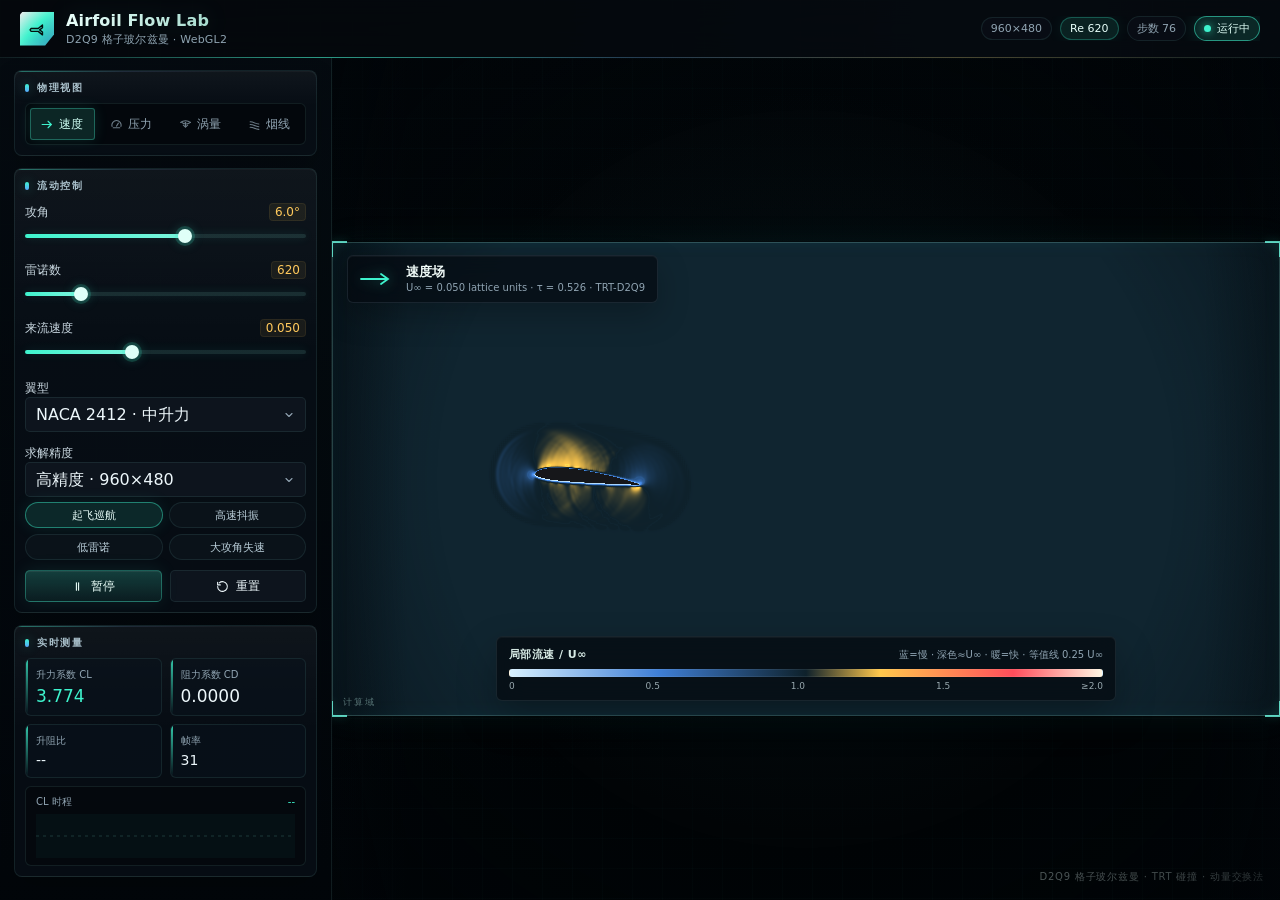
==== commit 3ea55f35: "子页面统一使用站点 logo 图标" ====
--- a/airfoil-fluid-sim/index.html
+++ b/airfoil-fluid-sim/index.html
@@ -4,6 +4,10 @@
 <meta charset="utf-8">
 <meta name="viewport" content="width=device-width,initial-scale=1">
 <title>Airfoil Flow Lab · 翼型流体仿真</title>
+<link rel="icon" type="image/png" sizes="32x32" href="../assets/favicon-32b.png">
+<link rel="icon" type="image/png" sizes="48x48" href="../assets/favicon-48b.png">
+<link rel="icon" type="image/png" sizes="180x180" href="../assets/favicon-180b.png">
+<link rel="apple-touch-icon" sizes="180x180" href="../assets/favicon-180b.png">
 <style>
   :root {
     --bg: #04070b;
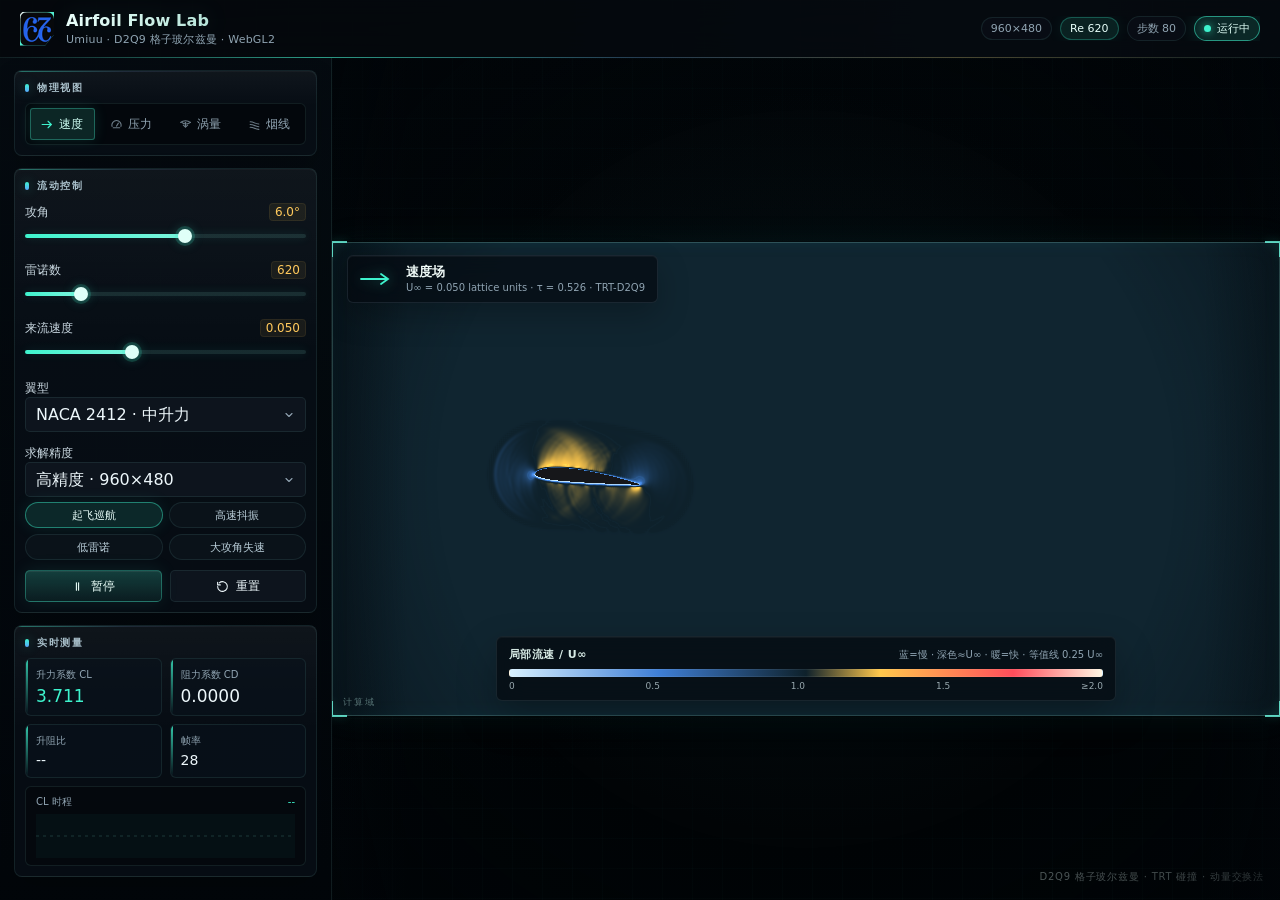
==== commit ecf5bbfd: "优化站点可访问性、SEO 与加载性能 统一子页品牌入口，补充 404、robots、sitemap 和备份能力；背景动画按设备与动态偏好条件加载；修复学习页 ARIA、对比度与 C 语言学习状态键迁移" ====
--- a/airfoil-fluid-sim/index.html
+++ b/airfoil-fluid-sim/index.html
@@ -3,7 +3,16 @@
 <head>
 <meta charset="utf-8">
 <meta name="viewport" content="width=device-width,initial-scale=1">
-<title>Airfoil Flow Lab · 翼型流体仿真</title>
+<meta name="description" content="浏览器中的 D2Q9 格子玻尔兹曼翼型绕流模拟，支持攻角、流速与场视图调节。">
+<meta name="theme-color" content="#04070b">
+<link rel="canonical" href="https://umiuu67.github.io/airfoil-fluid-sim/">
+<meta property="og:type" content="website">
+<meta property="og:title" content="Airfoil Flow Lab · Umiuu">
+<meta property="og:description" content="浏览器中的 D2Q9 格子玻尔兹曼翼型绕流模拟。">
+<meta property="og:url" content="https://umiuu67.github.io/airfoil-fluid-sim/">
+<meta property="og:image" content="https://umiuu67.github.io/assets/favicon-512b.png">
+<meta name="twitter:card" content="summary">
+<title>Airfoil Flow Lab · 翼型流体仿真 · Umiuu</title>
 <link rel="icon" type="image/png" sizes="32x32" href="../assets/favicon-32b.png">
 <link rel="icon" type="image/png" sizes="48x48" href="../assets/favicon-48b.png">
 <link rel="icon" type="image/png" sizes="180x180" href="../assets/favicon-180b.png">
@@ -60,7 +69,7 @@
     left: 0; right: 0; bottom: -1px; height: 1px;
     background: linear-gradient(90deg, transparent, rgba(62,243,205,.58), rgba(108,168,255,.22), rgba(255,201,92,.24), transparent);
   }
-  .brand { display: flex; align-items: center; gap: 12px; min-width: 0; }
+  .brand { display: flex; align-items: center; gap: 12px; min-width: 0; color: inherit; text-decoration: none; }
   .brand-mark {
     width: 34px; height: 34px; flex: none;
     display: grid; place-items: center;
@@ -70,6 +79,7 @@
     box-shadow: 0 0 22px rgba(62,243,205,.25), inset 0 0 12px rgba(255,255,255,.18);
   }
   .brand-mark svg { width: 17px; height: 17px; }
+  .brand-mark img { width: 100%; height: 100%; display: block; object-fit: cover; border-radius: 7px; }
   h1 {
     font-size: 16px;
     margin: 0;
@@ -598,17 +608,15 @@
 <body>
 <div id="app">
   <header>
-    <div class="brand">
+    <a class="brand" href="../trash.html" aria-label="返回 Umiuu 作品集">
       <div class="brand-mark">
-        <svg viewBox="0 0 24 24" fill="none" stroke="currentColor" stroke-width="2" stroke-linecap="round" stroke-linejoin="round" aria-hidden="true">
-          <path d="M3 12h10l6-5v4l-4 3 4 3v4l-6-5H3l-1.5-2z"></path>
-        </svg>
+        <img src="../assets/favicon-48b.png" alt="">
       </div>
       <div>
         <h1>Airfoil Flow Lab</h1>
-        <p class="sub">D2Q9 格子玻尔兹曼 · WebGL2</p>
+        <p class="sub">Umiuu · D2Q9 格子玻尔兹曼 · WebGL2</p>
       </div>
-    </div>
+    </a>
     <div class="status">
       <div id="resolutionChip" class="status-chip">--</div>
       <div id="reChip" class="status-chip">Re --</div>
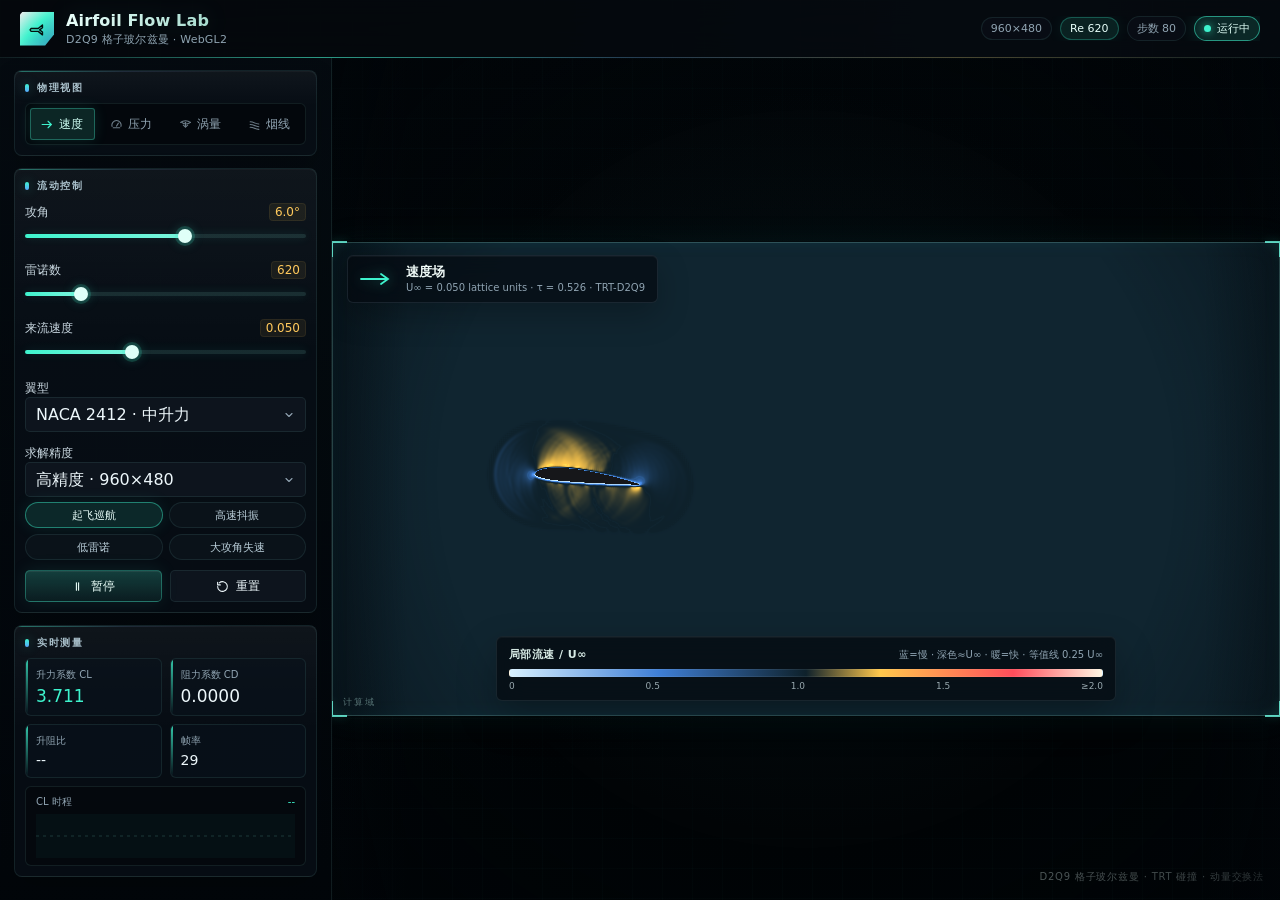
==== commit 1f3d27d9: "回退至 4e4a2c0 状态 按用户要求，恢复到本次改动之前。撤销以下三笔：    6fdcb87  将 aeon / gravity 并入主站子目录   950c339  拆分 C 语言课程数据并延" ====
--- a/airfoil-fluid-sim/index.html
+++ b/airfoil-fluid-sim/index.html
@@ -3,16 +3,7 @@
 <head>
 <meta charset="utf-8">
 <meta name="viewport" content="width=device-width,initial-scale=1">
-<meta name="description" content="浏览器中的 D2Q9 格子玻尔兹曼翼型绕流模拟，支持攻角、流速与场视图调节。">
-<meta name="theme-color" content="#04070b">
-<link rel="canonical" href="https://umiuu67.github.io/airfoil-fluid-sim/">
-<meta property="og:type" content="website">
-<meta property="og:title" content="Airfoil Flow Lab · Umiuu">
-<meta property="og:description" content="浏览器中的 D2Q9 格子玻尔兹曼翼型绕流模拟。">
-<meta property="og:url" content="https://umiuu67.github.io/airfoil-fluid-sim/">
-<meta property="og:image" content="https://umiuu67.github.io/assets/favicon-512b.png">
-<meta name="twitter:card" content="summary">
-<title>Airfoil Flow Lab · 翼型流体仿真 · Umiuu</title>
+<title>Airfoil Flow Lab · 翼型流体仿真</title>
 <link rel="icon" type="image/png" sizes="32x32" href="../assets/favicon-32b.png">
 <link rel="icon" type="image/png" sizes="48x48" href="../assets/favicon-48b.png">
 <link rel="icon" type="image/png" sizes="180x180" href="../assets/favicon-180b.png">
@@ -69,7 +60,7 @@
     left: 0; right: 0; bottom: -1px; height: 1px;
     background: linear-gradient(90deg, transparent, rgba(62,243,205,.58), rgba(108,168,255,.22), rgba(255,201,92,.24), transparent);
   }
-  .brand { display: flex; align-items: center; gap: 12px; min-width: 0; color: inherit; text-decoration: none; }
+  .brand { display: flex; align-items: center; gap: 12px; min-width: 0; }
   .brand-mark {
     width: 34px; height: 34px; flex: none;
     display: grid; place-items: center;
@@ -79,7 +70,6 @@
     box-shadow: 0 0 22px rgba(62,243,205,.25), inset 0 0 12px rgba(255,255,255,.18);
   }
   .brand-mark svg { width: 17px; height: 17px; }
-  .brand-mark img { width: 100%; height: 100%; display: block; object-fit: cover; border-radius: 7px; }
   h1 {
     font-size: 16px;
     margin: 0;
@@ -608,15 +598,17 @@
 <body>
 <div id="app">
   <header>
-    <a class="brand" href="../trash.html" aria-label="返回 Umiuu 作品集">
+    <div class="brand">
       <div class="brand-mark">
-        <img src="../assets/favicon-48b.png" alt="">
+        <svg viewBox="0 0 24 24" fill="none" stroke="currentColor" stroke-width="2" stroke-linecap="round" stroke-linejoin="round" aria-hidden="true">
+          <path d="M3 12h10l6-5v4l-4 3 4 3v4l-6-5H3l-1.5-2z"></path>
+        </svg>
       </div>
       <div>
         <h1>Airfoil Flow Lab</h1>
-        <p class="sub">Umiuu · D2Q9 格子玻尔兹曼 · WebGL2</p>
+        <p class="sub">D2Q9 格子玻尔兹曼 · WebGL2</p>
       </div>
-    </a>
+    </div>
     <div class="status">
       <div id="resolutionChip" class="status-chip">--</div>
       <div id="reChip" class="status-chip">Re --</div>
